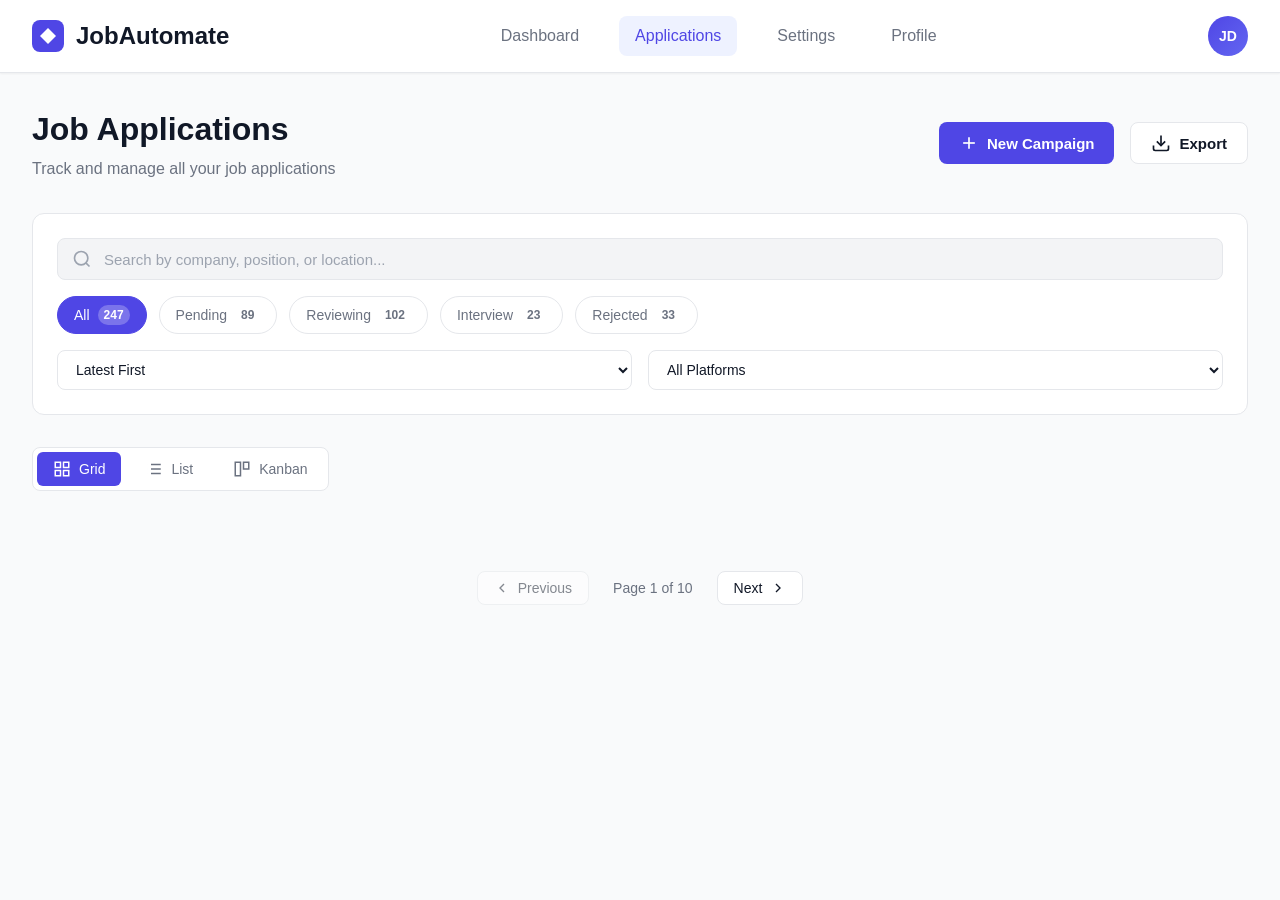
==== index.html @ b886a2c5 "." ====
<!DOCTYPE html>
<html lang="en">
<head>
    <meta charset="UTF-8">
    <meta name="viewport" content="width=device-width, initial-scale=1.0">
    <title>Applications - JobAutomate</title>
    <link rel="stylesheet" href="styles.css">
    <script src="applications.js" defer></script>
</head>
<body>
    <div class="container">
        <!-- Header -->
        <header class="header">
            <div class="logo">
                <svg width="32" height="32" viewBox="0 0 32 32" fill="none">
                    <rect width="32" height="32" rx="8" fill="#4F46E5"/>
                    <path d="M16 8L24 16L16 24L8 16L16 8Z" fill="white"/>
                </svg>
                <h1>JobAutomate</h1>
            </div>
            <nav class="nav">
                <a href="job-automation-ui.html" class="nav-link">Dashboard</a>
                <a href="applications.html" class="nav-link active">Applications</a>
                <a href="#settings" class="nav-link">Settings</a>
                <a href="#profile" class="nav-link">Profile</a>
            </nav>
            <button class="btn-profile">
                <span class="avatar">JD</span>
            </button>
        </header>

        <!-- Main Content -->
        <main class="main-content">
            <!-- Page Header -->
            <div class="page-header">
                <div>
                    <h1 class="page-title">Job Applications</h1>
                    <p class="page-subtitle">Track and manage all your job applications</p>
                </div>
                <div class="header-actions">
                    <button class="btn-primary" id="newCampaignBtn">
                        <svg width="20" height="20" viewBox="0 0 24 24" fill="none" stroke="currentColor" stroke-width="2">
                            <line x1="12" y1="5" x2="12" y2="19"/>
                            <line x1="5" y1="12" x2="19" y2="12"/>
                        </svg>
                        <span href="campaignpopup.html">New Campaign</span>
                    </button>
                    <button class="btn-secondary" id="exportBtn">
                        <svg width="20" height="20" viewBox="0 0 24 24" fill="none" stroke="currentColor" stroke-width="2">
                            <path d="M21 15v4a2 2 0 0 1-2 2H5a2 2 0 0 1-2-2v-4"/>
                            <polyline points="7 10 12 15 17 10"/>
                            <line x1="12" y1="15" x2="12" y2="3"/>
                        </svg>
                        <span>Export</span>
                    </button>
                </div>
            </div>

            <!-- Filters and Search -->
            <div class="filters-section">
                <div class="search-bar">
                    <svg width="20" height="20" viewBox="0 0 24 24" fill="none" stroke="currentColor" stroke-width="2">
                        <circle cx="11" cy="11" r="8"/>
                        <path d="m21 21-4.35-4.35"/>
                    </svg>
                    <input 
                        type="text" 
                        id="searchInput" 
                        placeholder="Search by company, position, or location..."
                    >
                </div>

                <div class="filter-pills">
                    <button class="filter-pill active" data-status="all">
                        All <span class="pill-count">247</span>
                    </button>
                    <button class="filter-pill" data-status="pending">
                        Pending <span class="pill-count">89</span>
                    </button>
                    <button class="filter-pill" data-status="reviewing">
                        Reviewing <span class="pill-count">102</span>
                    </button>
                    <button class="filter-pill" data-status="interview">
                        Interview <span class="pill-count">23</span>
                    </button>
                    <button class="filter-pill" data-status="rejected">
                        Rejected <span class="pill-count">33</span>
                    </button>
                </div>

                <div class="filter-controls">
                    <select id="sortSelect" class="filter-select">
                        <option value="date-desc">Latest First</option>
                        <option value="date-asc">Oldest First</option>
                        <option value="company-asc">Company A-Z</option>
                        <option value="company-desc">Company Z-A</option>
                    </select>

                    <select id="platformFilter" class="filter-select">
                        <option value="all">All Platforms</option>
                        <option value="greenhouse">Greenhouse</option>
                        <option value="linkedin">LinkedIn</option>
                        <option value="indeed">Indeed</option>
                        <option value="workday">Workday</option>
                    </select>
                </div>
            </div>

            <!-- View Toggle -->
            <div class="view-toggle">
                <button class="view-btn active" data-view="grid">
                    <svg width="18" height="18" viewBox="0 0 24 24" fill="none" stroke="currentColor" stroke-width="2">
                        <rect x="3" y="3" width="7" height="7"/>
                        <rect x="14" y="3" width="7" height="7"/>
                        <rect x="14" y="14" width="7" height="7"/>
                        <rect x="3" y="14" width="7" height="7"/>
                    </svg>
                    Grid
                </button>
                <button class="view-btn" data-view="list">
                    <svg width="18" height="18" viewBox="0 0 24 24" fill="none" stroke="currentColor" stroke-width="2">
                        <line x1="8" y1="6" x2="21" y2="6"/>
                        <line x1="8" y1="12" x2="21" y2="12"/>
                        <line x1="8" y1="18" x2="21" y2="18"/>
                        <line x1="3" y1="6" x2="3.01" y2="6"/>
                        <line x1="3" y1="12" x2="3.01" y2="12"/>
                        <line x1="3" y1="18" x2="3.01" y2="18"/>
                    </svg>
                    List
                </button>
                <button class="view-btn" data-view="kanban">
                    <svg width="18" height="18" viewBox="0 0 24 24" fill="none" stroke="currentColor" stroke-width="2">
                        <rect x="3" y="3" width="7" height="18"/>
                        <rect x="14" y="3" width="7" height="9"/>
                    </svg>
                    Kanban
                </button>
            </div>

            <!-- Applications Container -->
            <div id="applicationsContainer" class="applications-grid">
                <!-- Grid View Applications will be inserted here by JavaScript -->
            </div>

            <!-- Kanban View (hidden by default) -->
            <div id="kanbanView" class="kanban-view" style="display: none;">
                <div class="kanban-column">
                    <div class="kanban-header">
                        <h3>Pending</h3>
                        <span class="kanban-count">89</span>
                    </div>
                    <div class="kanban-cards" data-status="pending">
                        <!-- Cards will be inserted here -->
                    </div>
                </div>

                <div class="kanban-column">
                    <div class="kanban-header">
                        <h3>Reviewing</h3>
                        <span class="kanban-count">102</span>
                    </div>
                    <div class="kanban-cards" data-status="reviewing">
                        <!-- Cards will be inserted here -->
                    </div>
                </div>

                <div class="kanban-column">
                    <div class="kanban-header">
                        <h3>Interview</h3>
                        <span class="kanban-count">23</span>
                    </div>
                    <div class="kanban-cards" data-status="interview">
                        <!-- Cards will be inserted here -->
                    </div>
                </div>

                <div class="kanban-column">
                    <div class="kanban-header">
                        <h3>Rejected</h3>
                        <span class="kanban-count">33</span>
                    </div>
                    <div class="kanban-cards" data-status="rejected">
                        <!-- Cards will be inserted here -->
                    </div>
                </div>
            </div>

            <!-- Pagination -->
            <div class="pagination">
                <button class="pagination-btn" id="prevBtn" disabled>
                    <svg width="16" height="16" viewBox="0 0 24 24" fill="none" stroke="currentColor" stroke-width="2">
                        <polyline points="15 18 9 12 15 6"/>
                    </svg>
                    Previous
                </button>
                <div class="pagination-info">
                    Page <span id="currentPage">1</span> of <span id="totalPages">10</span>
                </div>
                <button class="pagination-btn" id="nextBtn">
                    Next
                    <svg width="16" height="16" viewBox="0 0 24 24" fill="none" stroke="currentColor" stroke-width="2">
                        <polyline points="9 18 15 12 9 6"/>
                    </svg>
                </button>
            </div>
        </main>
    </div>

    <!-- New Campaign Modal -->
    <div id="campaignModal" class="modal">
        <div class="modal-content">
            <div class="modal-header">
                <h2>Create New Campaign</h2>
                <button class="modal-close" id="closeCampaignModal">&times;</button>
            </div>
            <form id="campaignForm" class="modal-body">
                <div class="form-group">
                    <label for="campaignName">Campaign Name *</label>
                    <input 
                        type="text" 
                        id="campaignName" 
                        name="campaignName" 
                        placeholder="e.g., Frontend Developer Positions"
                        required
                    >
                </div>

                <div class="form-group">
                    <label for="jobTitle">Job Title *</label>
                    <input 
                        type="text" 
                        id="jobTitle" 
                        name="jobTitle" 
                        placeholder="e.g., Frontend Developer, Full Stack Engineer"
                        required
                    >
                </div>

                <div class="form-group">
                    <label for="location">Location</label>
                    <input 
                        type="text" 
                        id="location" 
                        name="location" 
                        placeholder="e.g., Remote, San Francisco, CA"
                    >
                </div>

                <div class="form-group">
                    <label>Platforms *</label>
                    <div class="checkbox-group">
                        <label class="checkbox-label">
                            <input type="checkbox" name="platforms" value="Greenhouse" checked>
                            <span>Greenhouse</span>
                        </label>
                        <label class="checkbox-label">
                            <input type="checkbox" name="platforms" value="LinkedIn">
                            <span>LinkedIn</span>
                        </label>
                        <label class="checkbox-label">
                            <input type="checkbox" name="platforms" value="Indeed">
                            <span>Indeed</span>
                        </label>
                        <label class="checkbox-label">
                            <input type="checkbox" name="platforms" value="Workday">
                            <span>Workday</span>
                        </label>
                    </div>
                </div>

                <div class="form-row">
                    <div class="form-group">
                        <label for="minSalary">Min Salary</label>
                        <input 
                            type="number" 
                            id="minSalary" 
                            name="minSalary" 
                            placeholder="e.g., 80000"
                        >
                    </div>

                    <div class="form-group">
                        <label for="maxSalary">Max Salary</label>
                        <input 
                            type="number" 
                            id="maxSalary" 
                            name="maxSalary" 
                            placeholder="e.g., 150000"
                        >
                    </div>
                </div>

                <div class="form-group">
                    <label for="keywords">Keywords (comma separated)</label>
                    <input 
                        type="text" 
                        id="keywords" 
                        name="keywords" 
                        placeholder="e.g., React, JavaScript, TypeScript"
                    >
                </div>

                <div class="form-group">
                    <label>Employment Type</label>
                    <div class="checkbox-group">
                        <label class="checkbox-label">
                            <input type="checkbox" name="employmentType" value="Full-time" checked>
                            <span>Full-time</span>
                        </label>
                        <label class="checkbox-label">
                            <input type="checkbox" name="employmentType" value="Part-time">
                            <span>Part-time</span>
                        </label>
                        <label class="checkbox-label">
                            <input type="checkbox" name="employmentType" value="Contract">
                            <span>Contract</span>
                        </label>
                    </div>
                </div>

                <div class="form-group">
                    <label for="notes">Notes</label>
                    <textarea 
                        id="notes" 
                        name="notes" 
                        rows="3" 
                        placeholder="Any additional information or preferences..."
                    ></textarea>
                </div>

                <div class="modal-footer">
                    <button type="button" class="btn-secondary" id="cancelCampaignBtn">Cancel</button>
                    <button type="submit" class="btn-primary">Create Campaign</button>
                </div>
            </form>
        </div>
    </div>

    <!-- Application Details Modal -->
    <div id="appDetailsModal" class="modal">
        <div class="modal-content modal-large">
            <div class="modal-header">
                <h2 id="modalJobTitle">Senior Frontend Developer</h2>
                <button class="modal-close" id="closeDetailsModal">&times;</button>
            </div>
            <div class="modal-body">
                <div class="app-details-grid">
                    <div class="app-detail-section">
                        <h3>Company Information</h3>
                        <div class="detail-item">
                            <span class="detail-label">Company:</span>
                            <span class="detail-value" id="modalCompany">Google</span>
                        </div>
                        <div class="detail-item">
                            <span class="detail-label">Location:</span>
                            <span class="detail-value" id="modalLocation">Mountain View, CA</span>
                        </div>
                        <div class="detail-item">
                            <span class="detail-label">Platform:</span>
                            <span class="detail-value" id="modalPlatform">Greenhouse</span>
                        </div>
                    </div>

                    <div class="app-detail-section">
                        <h3>Application Status</h3>
                        <div class="detail-item">
                            <span class="detail-label">Status:</span>
                            <span class="status-badge" id="modalStatus">Pending</span>
                        </div>
                        <div class="detail-item">
                            <span class="detail-label">Applied Date:</span>
                            <span class="detail-value" id="modalDate">Feb 7, 2026</span>
                        </div>
                        <div class="detail-item">
                            <span class="detail-label">Campaign:</span>
                            <span class="detail-value" id="modalCampaign">Frontend Positions</span>
                        </div>
                    </div>

                    <div class="app-detail-section full-width">
                        <h3>Job Details</h3>
                        <div class="detail-item">
                            <span class="detail-label">Job URL:</span>
                            <a href="#" class="detail-link" id="modalJobUrl" target="_blank">View Job Posting →</a>
                        </div>
                        <div class="detail-item">
                            <span class="detail-label">Salary Range:</span>
                            <span class="detail-value" id="modalSalary">$120,000 - $180,000</span>
                        </div>
                    </div>

                    <div class="app-detail-section full-width">
                        <h3>Notes</h3>
                        <textarea id="modalNotes" class="notes-textarea" placeholder="Add notes about this application..."></textarea>
                    </div>
                </div>

                <div class="modal-footer">
                    <button class="btn-danger">Delete Application</button>
                    <div>
                        <button type="button" class="btn-secondary" id="closeDetailsBtn">Close</button>
                        <button type="button" class="btn-primary" id="saveNotesBtn">Save Notes</button>
                    </div>
                </div>
            </div>
        </div>
    </div>
</body>
</html>
---- styles.css ----
/* ========================================
   Reset and Base Styles
   ======================================== */

* {
    margin: 0;
    padding: 0;
    box-sizing: border-box;
}

:root {
    /* Colors */
    --primary: #4F46E5;
    --primary-dark: #4338CA;
    --primary-light: #6366F1;
    
    --secondary: #10B981;
    --warning: #F59E0B;
    --danger: #EF4444;
    --info: #3B82F6;
    
    --bg-primary: #F9FAFB;
    --bg-secondary: #FFFFFF;
    --bg-tertiary: #F3F4F6;
    
    --text-primary: #111827;
    --text-secondary: #6B7280;
    --text-tertiary: #9CA3AF;
    
    --border: #E5E7EB;
    --border-light: #F3F4F6;
    
    /* Shadows */
    --shadow-sm: 0 1px 2px 0 rgba(0, 0, 0, 0.05);
    --shadow: 0 1px 3px 0 rgba(0, 0, 0, 0.1), 0 1px 2px 0 rgba(0, 0, 0, 0.06);
    --shadow-md: 0 4px 6px -1px rgba(0, 0, 0, 0.1), 0 2px 4px -1px rgba(0, 0, 0, 0.06);
    --shadow-lg: 0 10px 15px -3px rgba(0, 0, 0, 0.1), 0 4px 6px -2px rgba(0, 0, 0, 0.05);
    --shadow-xl: 0 20px 25px -5px rgba(0, 0, 0, 0.1), 0 10px 10px -5px rgba(0, 0, 0, 0.04);
    
    /* Spacing */
    --spacing-xs: 0.5rem;
    --spacing-sm: 0.75rem;
    --spacing-md: 1rem;
    --spacing-lg: 1.5rem;
    --spacing-xl: 2rem;
    --spacing-2xl: 3rem;
    
    /* Border Radius */
    --radius-sm: 0.375rem;
    --radius-md: 0.5rem;
    --radius-lg: 0.75rem;
    --radius-xl: 1rem;
    
    /* Typography */
    --font-sans: -apple-system, BlinkMacSystemFont, 'Segoe UI', Roboto, 'Helvetica Neue', Arial, sans-serif;
}

body {
    font-family: var(--font-sans);
    background-color: var(--bg-primary);
    color: var(--text-primary);
    line-height: 1.5;
    -webkit-font-smoothing: antialiased;
    -moz-osx-font-smoothing: grayscale;
}

/* ========================================
   Container
   ======================================== */

.container {
    min-height: 100vh;
    max-width: 1400px;
    margin: 0 auto;
}

/* ========================================
   Header
   ======================================== */

.header {
    background: var(--bg-secondary);
    border-bottom: 1px solid var(--border);
    padding: var(--spacing-md) var(--spacing-xl);
    display: flex;
    align-items: center;
    justify-content: space-between;
    position: sticky;
    top: 0;
    z-index: 100;
    box-shadow: var(--shadow-sm);
}

.logo {
    display: flex;
    align-items: center;
    gap: var(--spacing-sm);
}

.logo h1 {
    font-size: 1.5rem;
    font-weight: 700;
    color: var(--text-primary);
}

.nav {
    display: flex;
    gap: var(--spacing-lg);
}

.nav-link {
    text-decoration: none;
    color: var(--text-secondary);
    font-weight: 500;
    padding: var(--spacing-xs) var(--spacing-md);
    border-radius: var(--radius-md);
    transition: all 0.2s ease;
}

.nav-link:hover {
    color: var(--text-primary);
    background: var(--bg-tertiary);
}

.nav-link.active {
    color: var(--primary);
    background: #EEF2FF;
}

.btn-profile {
    background: none;
    border: none;
    cursor: pointer;
    padding: 0;
}

.avatar {
    width: 40px;
    height: 40px;
    border-radius: 50%;
    background: linear-gradient(135deg, var(--primary) 0%, var(--primary-light) 100%);
    color: white;
    display: flex;
    align-items: center;
    justify-content: center;
    font-weight: 600;
    font-size: 0.875rem;
}

/* ========================================
   Main Content
   ======================================== */

.main-content {
    padding: var(--spacing-xl);
}

/* ========================================
   Stats Grid
   ======================================== */

.stats-grid {
    display: grid;
    grid-template-columns: repeat(auto-fit, minmax(250px, 1fr));
    gap: var(--spacing-lg);
    margin-bottom: var(--spacing-2xl);
}

.stat-card {
    background: var(--bg-secondary);
    border: 1px solid var(--border);
    border-radius: var(--radius-lg);
    padding: var(--spacing-lg);
    display: flex;
    gap: var(--spacing-md);
    transition: all 0.2s ease;
}

.stat-card:hover {
    box-shadow: var(--shadow-md);
    transform: translateY(-2px);
}

.stat-icon {
    width: 48px;
    height: 48px;
    border-radius: var(--radius-md);
    display: flex;
    align-items: center;
    justify-content: center;
    flex-shrink: 0;
}

.stat-icon.blue {
    background: #EFF6FF;
    color: #3B82F6;
}

.stat-icon.green {
    background: #ECFDF5;
    color: #10B981;
}

.stat-icon.yellow {
    background: #FFFBEB;
    color: #F59E0B;
}

.stat-icon.purple {
    background: #F5F3FF;
    color: #8B5CF6;
}

.stat-content {
    flex: 1;
}

.stat-label {
    font-size: 0.875rem;
    color: var(--text-secondary);
    margin-bottom: 0.25rem;
}

.stat-value {
    font-size: 2rem;
    font-weight: 700;
    color: var(--text-primary);
    line-height: 1.2;
    margin-bottom: 0.25rem;
}

.stat-change {
    font-size: 0.875rem;
    font-weight: 500;
}

.stat-change.positive {
    color: var(--secondary);
}

.stat-change.negative {
    color: var(--danger);
}

/* ========================================
   Quick Actions
   ======================================== */

.quick-actions {
    margin-bottom: var(--spacing-2xl);
}

.section-title {
    font-size: 1.25rem;
    font-weight: 700;
    color: var(--text-primary);
    margin-bottom: var(--spacing-lg);
}

.action-grid {
    display: grid;
    grid-template-columns: repeat(auto-fit, minmax(200px, 1fr));
    gap: var(--spacing-md);
}

.action-btn {
    display: flex;
    align-items: center;
    justify-content: center;
    gap: var(--spacing-sm);
    padding: var(--spacing-md) var(--spacing-lg);
    border: none;
    border-radius: var(--radius-md);
    font-size: 0.9375rem;
    font-weight: 600;
    cursor: pointer;
    transition: all 0.2s ease;
    font-family: var(--font-sans);
}

.action-btn.primary {
    background: var(--primary);
    color: white;
    box-shadow: var(--shadow);
}

.action-btn.primary:hover {
    background: var(--primary-dark);
    box-shadow: var(--shadow-md);
    transform: translateY(-1px);
}

.action-btn.secondary {
    background: var(--bg-secondary);
    color: var(--text-primary);
    border: 1px solid var(--border);
}

.action-btn.secondary:hover {
    background: var(--bg-tertiary);
    border-color: var(--text-tertiary);
}

/* ========================================
   Two Column Layout
   ======================================== */

.two-column {
    display: grid;
    grid-template-columns: 1fr 1fr;
    gap: var(--spacing-xl);
    margin-bottom: var(--spacing-2xl);
}

.section-header {
    display: flex;
    justify-content: space-between;
    align-items: center;
    margin-bottom: var(--spacing-lg);
}

.view-all {
    font-size: 0.875rem;
    color: var(--primary);
    text-decoration: none;
    font-weight: 500;
    transition: color 0.2s ease;
}

.view-all:hover {
    color: var(--primary-dark);
}

/* ========================================
   Applications Section
   ======================================== */

.applications-section {
    background: var(--bg-secondary);
    border: 1px solid var(--border);
    border-radius: var(--radius-lg);
    padding: var(--spacing-lg);
}

.applications-list {
    display: flex;
    flex-direction: column;
    gap: var(--spacing-md);
}

.application-item {
    display: flex;
    align-items: center;
    gap: var(--spacing-md);
    padding: var(--spacing-md);
    border: 1px solid var(--border-light);
    border-radius: var(--radius-md);
    transition: all 0.2s ease;
}

.application-item:hover {
    border-color: var(--border);
    box-shadow: var(--shadow-sm);
}

.company-logo {
    width: 48px;
    height: 48px;
    border-radius: var(--radius-md);
    display: flex;
    align-items: center;
    justify-content: center;
    color: white;
    font-weight: 700;
    font-size: 1.25rem;
    flex-shrink: 0;
}

.application-info {
    flex: 1;
}

.application-info h4 {
    font-size: 0.9375rem;
    font-weight: 600;
    color: var(--text-primary);
    margin-bottom: 0.25rem;
}

.application-info .company {
    font-size: 0.875rem;
    color: var(--text-secondary);
    margin-bottom: 0.125rem;
}

.application-info .date {
    font-size: 0.8125rem;
    color: var(--text-tertiary);
}

.status-badge {
    padding: 0.375rem 0.75rem;
    border-radius: 9999px;
    font-size: 0.8125rem;
    font-weight: 600;
    text-transform: capitalize;
}

.status-badge.pending {
    background: #FEF3C7;
    color: #92400E;
}

.status-badge.reviewing {
    background: #DBEAFE;
    color: #1E40AF;
}

.status-badge.interview {
    background: #D1FAE5;
    color: #065F46;
}

.status-badge.rejected {
    background: #FEE2E2;
    color: #991B1B;
}

/* ========================================
   Campaigns Section
   ======================================== */

.campaigns-section {
    background: var(--bg-secondary);
    border: 1px solid var(--border);
    border-radius: var(--radius-lg);
    padding: var(--spacing-lg);
}

.campaigns-list {
    display: flex;
    flex-direction: column;
    gap: var(--spacing-lg);
}

.campaign-card {
    padding: var(--spacing-lg);
    border: 1px solid var(--border-light);
    border-radius: var(--radius-md);
    transition: all 0.2s ease;
}

.campaign-card:hover {
    border-color: var(--border);
    box-shadow: var(--shadow-sm);
}

.campaign-header {
    display: flex;
    justify-content: space-between;
    align-items: center;
    margin-bottom: var(--spacing-md);
}

.campaign-header h4 {
    font-size: 1rem;
    font-weight: 600;
    color: var(--text-primary);
}

.campaign-status {
    padding: 0.25rem 0.625rem;
    border-radius: 9999px;
    font-size: 0.75rem;
    font-weight: 600;
    text-transform: uppercase;
    letter-spacing: 0.025em;
}

.campaign-status.active {
    background: #D1FAE5;
    color: #065F46;
}

.campaign-status.paused {
    background: #FEF3C7;
    color: #92400E;
}

.campaign-stats {
    display: grid;
    grid-template-columns: repeat(3, 1fr);
    gap: var(--spacing-md);
    margin-bottom: var(--spacing-md);
}

.campaign-stat {
    display: flex;
    flex-direction: column;
    align-items: center;
    padding: var(--spacing-sm);
}

.campaign-stat .stat-number {
    font-size: 1.5rem;
    font-weight: 700;
    color: var(--text-primary);
    line-height: 1;
    margin-bottom: 0.25rem;
}

.campaign-stat .stat-text {
    font-size: 0.75rem;
    color: var(--text-secondary);
    text-transform: uppercase;
    letter-spacing: 0.05em;
}

.campaign-progress {
    display: flex;
    flex-direction: column;
    gap: 0.5rem;
}

.progress-bar {
    height: 8px;
    background: var(--bg-tertiary);
    border-radius: 9999px;
    overflow: hidden;
}

.progress-fill {
    height: 100%;
    background: linear-gradient(90deg, var(--primary) 0%, var(--primary-light) 100%);
    border-radius: 9999px;
    transition: width 0.3s ease;
}

.progress-text {
    font-size: 0.8125rem;
    color: var(--text-secondary);
    text-align: right;
}

/* ========================================
   Responsive Design
   ======================================== */

@media (max-width: 1024px) {
    .two-column {
        grid-template-columns: 1fr;
    }
    
    .header {
        flex-wrap: wrap;
        gap: var(--spacing-md);
    }
    
    .nav {
        order: 3;
        width: 100%;
        justify-content: center;
    }
}

@media (max-width: 768px) {
    .main-content {
        padding: var(--spacing-md);
    }
    
    .stats-grid {
        grid-template-columns: 1fr;
    }
    
    .action-grid {
        grid-template-columns: 1fr;
    }
    
    .nav {
        flex-direction: column;
        gap: var(--spacing-xs);
    }
    
    .campaign-stats {
        grid-template-columns: 1fr;
    }
}

@media (max-width: 640px) {
    .header {
        padding: var(--spacing-md);
    }
    
    .logo h1 {
        font-size: 1.25rem;
    }
    
    .stat-value {
        font-size: 1.5rem;
    }
    
    .application-item {
        flex-direction: column;
        align-items: flex-start;
    }
    
    .status-badge {
        align-self: flex-start;
    }
}

/* ========================================
   Modal Styles
   ======================================== */

.modal {
    display: none;
    position: fixed;
    top: 0;
    left: 0;
    width: 100%;
    height: 100%;
    background: rgba(0, 0, 0, 0.5);
    backdrop-filter: blur(4px);
    z-index: 1000;
    overflow-y: auto;
    padding: var(--spacing-xl);
    animation: fadeIn 0.2s ease;
}

.modal.active {
    display: flex;
    align-items: center;
    justify-content: center;
}

.modal-content {
    background: var(--bg-secondary);
    border-radius: var(--radius-xl);
    max-width: 600px;
    width: 100%;
    box-shadow: var(--shadow-xl);
    animation: slideUp 0.3s ease;
}

.modal-header {
    display: flex;
    justify-content: space-between;
    align-items: center;
    padding: var(--spacing-xl);
    border-bottom: 1px solid var(--border);
}

.modal-header h2 {
    font-size: 1.5rem;
    font-weight: 700;
    color: var(--text-primary);
}

.modal-close {
    background: none;
    border: none;
    font-size: 2rem;
    color: var(--text-tertiary);
    cursor: pointer;
    padding: 0;
    width: 32px;
    height: 32px;
    display: flex;
    align-items: center;
    justify-content: center;
    border-radius: var(--radius-md);
    transition: all 0.2s ease;
}

.modal-close:hover {
    background: var(--bg-tertiary);
    color: var(--text-primary);
}

.modal-body {
    padding: var(--spacing-xl);
}

.modal-footer {
    display: flex;
    gap: var(--spacing-md);
    justify-content: flex-end;
    padding-top: var(--spacing-lg);
    margin-top: var(--spacing-lg);
    border-top: 1px solid var(--border-light);
}

/* ========================================
   Form Styles
   ======================================== */

.form-group {
    margin-bottom: var(--spacing-lg);
}

.form-group label {
    display: block;
    font-size: 0.875rem;
    font-weight: 600;
    color: var(--text-primary);
    margin-bottom: var(--spacing-xs);
}

.form-group input[type="text"],
.form-group input[type="number"],
.form-group textarea {
    width: 100%;
    padding: 0.625rem 0.875rem;
    border: 1px solid var(--border);
    border-radius: var(--radius-md);
    font-size: 0.9375rem;
    font-family: var(--font-sans);
    color: var(--text-primary);
    background: var(--bg-secondary);
    transition: all 0.2s ease;
}

.form-group input:focus,
.form-group textarea:focus {
    outline: none;
    border-color: var(--primary);
    box-shadow: 0 0 0 3px rgba(79, 70, 229, 0.1);
}

.form-group input::placeholder,
.form-group textarea::placeholder {
    color: var(--text-tertiary);
}

.form-group textarea {
    resize: vertical;
}

.form-row {
    display: grid;
    grid-template-columns: 1fr 1fr;
    gap: var(--spacing-md);
}

.checkbox-group {
    display: flex;
    flex-wrap: wrap;
    gap: var(--spacing-md);
}

.checkbox-label {
    display: flex;
    align-items: center;
    gap: var(--spacing-xs);
    cursor: pointer;
    user-select: none;
}

.checkbox-label input[type="checkbox"] {
    width: 18px;
    height: 18px;
    cursor: pointer;
    accent-color: var(--primary);
}

.checkbox-label span {
    font-size: 0.9375rem;
    color: var(--text-secondary);
}

.checkbox-label input:checked + span {
    color: var(--text-primary);
    font-weight: 500;
}

/* Button styles for modal */
.modal-footer .btn-primary,
.modal-footer .btn-secondary {
    padding: 0.625rem 1.25rem;
    border-radius: var(--radius-md);
    font-size: 0.9375rem;
    font-weight: 600;
    cursor: pointer;
    transition: all 0.2s ease;
    border: none;
    font-family: var(--font-sans);
}

.modal-footer .btn-primary {
    background: var(--primary);
    color: white;
}

.modal-footer .btn-primary:hover {
    background: var(--primary-dark);
}

.modal-footer .btn-primary:disabled {
    background: var(--text-tertiary);
    cursor: not-allowed;
}

.modal-footer .btn-secondary {
    background: transparent;
    color: var(--text-secondary);
    border: 1px solid var(--border);
}

.modal-footer .btn-secondary:hover {
    background: var(--bg-tertiary);
    color: var(--text-primary);
}

/* ========================================
   Animations
   ======================================== */

@keyframes fadeIn {
    from {
        opacity: 0;
    }
    to {
        opacity: 1;
    }
}

@keyframes slideUp {
    from {
        transform: translateY(30px);
        opacity: 0;
    }
    to {
        transform: translateY(0);
        opacity: 1;
    }
}

/* ========================================
   Responsive Modal
   ======================================== */

@media (max-width: 640px) {
    .modal {
        padding: var(--spacing-md);
    }
    
    .modal-content {
        max-width: 100%;
    }
    
    .modal-header,
    .modal-body {
        padding: var(--spacing-md);
    }
    
    .form-row {
        grid-template-columns: 1fr;
    }
    
    .modal-footer {
        flex-direction: column-reverse;
    }
    
    .modal-footer .btn-primary,
    .modal-footer .btn-secondary {
        width: 100%;
    }
}
/* ========================================
   Applications Page Specific Styles
   ======================================== */

/* Hide modal by default - IMPORTANT FIX */
#appDetailsModal,
#campaignModal {
    display: none !important;
}

#appDetailsModal.active,
#campaignModal.active {
    display: flex !important;
}

.header-actions {
    display: flex;
    gap: var(--spacing-md);
}

/* General Button Styles */
.btn-primary {
    display: flex;
    align-items: center;
    gap: var(--spacing-xs);
    padding: 0.625rem 1.25rem;
    border: none;
    background: var(--primary);
    color: white;
    border-radius: var(--radius-md);
    font-size: 0.9375rem;
    font-weight: 600;
    cursor: pointer;
    transition: all 0.2s ease;
    font-family: var(--font-sans);
}

.btn-primary:hover {
    background: var(--primary-dark);
    box-shadow: var(--shadow-md);
}

.btn-primary:disabled {
    background: var(--text-tertiary);
    cursor: not-allowed;
}

.btn-secondary {
    display: flex;
    align-items: center;
    gap: var(--spacing-xs);
    padding: 0.625rem 1.25rem;
    border: 1px solid var(--border);
    background: var(--bg-secondary);
    border-radius: var(--radius-md);
    font-size: 0.9375rem;
    font-weight: 600;
    color: var(--text-primary);
    cursor: pointer;
    transition: all 0.2s ease;
    font-family: var(--font-sans);
}

.btn-secondary:hover {
    background: var(--bg-tertiary);
    border-color: var(--text-tertiary);
}

.page-header {
    display: flex;
    justify-content: space-between;
    align-items: center;
    margin-bottom: var(--spacing-xl);
}

.page-title {
    font-size: 2rem;
    font-weight: 700;
    color: var(--text-primary);
    margin-bottom: 0.25rem;
}

.page-subtitle {
    font-size: 1rem;
    color: var(--text-secondary);
}

/* ========================================
   Filters Section
   ======================================== */

.filters-section {
    background: var(--bg-secondary);
    border: 1px solid var(--border);
    border-radius: var(--radius-lg);
    padding: var(--spacing-lg);
    margin-bottom: var(--spacing-xl);
}

.search-bar {
    display: flex;
    align-items: center;
    gap: var(--spacing-sm);
    background: var(--bg-tertiary);
    border: 1px solid var(--border);
    border-radius: var(--radius-md);
    padding: 0.625rem 0.875rem;
    margin-bottom: var(--spacing-md);
}

.search-bar svg {
    color: var(--text-tertiary);
    flex-shrink: 0;
}

.search-bar input {
    flex: 1;
    border: none;
    background: transparent;
    font-size: 0.9375rem;
    color: var(--text-primary);
    outline: none;
}

.search-bar input::placeholder {
    color: var(--text-tertiary);
}

.filter-pills {
    display: flex;
    gap: var(--spacing-sm);
    margin-bottom: var(--spacing-md);
    flex-wrap: wrap;
}

.filter-pill {
    display: flex;
    align-items: center;
    gap: var(--spacing-xs);
    padding: 0.5rem 1rem;
    border: 1px solid var(--border);
    background: transparent;
    border-radius: 9999px;
    font-size: 0.875rem;
    font-weight: 500;
    color: var(--text-secondary);
    cursor: pointer;
    transition: all 0.2s ease;
}

.filter-pill:hover {
    border-color: var(--primary-light);
    color: var(--text-primary);
}

.filter-pill.active {
    background: var(--primary);
    border-color: var(--primary);
    color: white;
}

.pill-count {
    display: inline-flex;
    align-items: center;
    justify-content: center;
    min-width: 20px;
    height: 20px;
    padding: 0 0.375rem;
    background: rgba(255, 255, 255, 0.2);
    border-radius: 9999px;
    font-size: 0.75rem;
    font-weight: 600;
}

.filter-pill.active .pill-count {
    background: rgba(255, 255, 255, 0.25);
}

.filter-controls {
    display: flex;
    gap: var(--spacing-md);
}

.filter-select {
    flex: 1;
    padding: 0.625rem 0.875rem;
    border: 1px solid var(--border);
    border-radius: var(--radius-md);
    background: var(--bg-secondary);
    font-size: 0.875rem;
    color: var(--text-primary);
    cursor: pointer;
    transition: all 0.2s ease;
}

.filter-select:focus {
    outline: none;
    border-color: var(--primary);
}

/* ========================================
   View Toggle
   ======================================== */

.view-toggle {
    display: flex;
    gap: var(--spacing-xs);
    margin-bottom: var(--spacing-lg);
    background: var(--bg-secondary);
    padding: 0.25rem;
    border-radius: var(--radius-md);
    width: fit-content;
    border: 1px solid var(--border);
}

.view-btn {
    display: flex;
    align-items: center;
    gap: var(--spacing-xs);
    padding: 0.5rem 1rem;
    border: none;
    background: transparent;
    border-radius: var(--radius-sm);
    font-size: 0.875rem;
    font-weight: 500;
    color: var(--text-secondary);
    cursor: pointer;
    transition: all 0.2s ease;
}

.view-btn:hover {
    color: var(--text-primary);
    background: var(--bg-tertiary);
}

.view-btn.active {
    background: var(--primary);
    color: white;
}

.view-btn svg {
    stroke-width: 2;
}

/* ========================================
   Grid View
   ======================================== */

.applications-grid {
    display: grid;
    grid-template-columns: repeat(auto-fill, minmax(350px, 1fr));
    gap: var(--spacing-lg);
    margin-bottom: var(--spacing-xl);
}

.app-card {
    background: var(--bg-secondary);
    border: 1px solid var(--border);
    border-radius: var(--radius-lg);
    padding: var(--spacing-lg);
    transition: all 0.2s ease;
    cursor: pointer;
}

.app-card:hover {
    border-color: var(--primary-light);
    box-shadow: var(--shadow-md);
    transform: translateY(-2px);
}

.app-card-header {
    display: flex;
    align-items: flex-start;
    gap: var(--spacing-md);
    margin-bottom: var(--spacing-md);
}

.app-card-logo {
    width: 56px;
    height: 56px;
    border-radius: var(--radius-md);
    display: flex;
    align-items: center;
    justify-content: center;
    color: white;
    font-weight: 700;
    font-size: 1.5rem;
    flex-shrink: 0;
}

.app-card-info {
    flex: 1;
    min-width: 0;
}

.app-card-title {
    font-size: 1.125rem;
    font-weight: 600;
    color: var(--text-primary);
    margin-bottom: 0.25rem;
    overflow: hidden;
    text-overflow: ellipsis;
    white-space: nowrap;
}

.app-card-company {
    font-size: 0.875rem;
    color: var(--text-secondary);
    margin-bottom: 0.125rem;
}

.app-card-location {
    font-size: 0.8125rem;
    color: var(--text-tertiary);
    display: flex;
    align-items: center;
    gap: 0.25rem;
}

.app-card-meta {
    display: flex;
    justify-content: space-between;
    align-items: center;
    padding-top: var(--spacing-md);
    border-top: 1px solid var(--border-light);
}

.app-card-date {
    font-size: 0.8125rem;
    color: var(--text-tertiary);
}

.app-card-platform {
    font-size: 0.75rem;
    padding: 0.25rem 0.5rem;
    background: var(--bg-tertiary);
    color: var(--text-secondary);
    border-radius: var(--radius-sm);
    font-weight: 500;
}

/* ========================================
   List View
   ======================================== */

.applications-list {
    background: var(--bg-secondary);
    border: 1px solid var(--border);
    border-radius: var(--radius-lg);
    overflow: hidden;
}

.app-list-item {
    display: grid;
    grid-template-columns: 1fr 200px 180px 150px 120px;
    gap: var(--spacing-md);
    padding: var(--spacing-md) var(--spacing-lg);
    border-bottom: 1px solid var(--border-light);
    align-items: center;
    transition: all 0.2s ease;
    cursor: pointer;
}

.app-list-item:hover {
    background: var(--bg-tertiary);
}

.app-list-item:last-child {
    border-bottom: none;
}

.app-list-job {
    display: flex;
    align-items: center;
    gap: var(--spacing-sm);
}

.app-list-logo {
    width: 40px;
    height: 40px;
    border-radius: var(--radius-sm);
    display: flex;
    align-items: center;
    justify-content: center;
    color: white;
    font-weight: 700;
    font-size: 1rem;
    flex-shrink: 0;
}

.app-list-title {
    font-size: 0.9375rem;
    font-weight: 600;
    color: var(--text-primary);
}

.app-list-company {
    font-size: 0.8125rem;
    color: var(--text-secondary);
}

.app-list-location,
.app-list-date {
    font-size: 0.875rem;
    color: var(--text-secondary);
}

/* ========================================
   Kanban View
   ======================================== */

.kanban-view {
    display: grid;
    grid-template-columns: repeat(4, 1fr);
    gap: var(--spacing-lg);
    margin-bottom: var(--spacing-xl);
}

.kanban-column {
    background: var(--bg-tertiary);
    border-radius: var(--radius-lg);
    padding: var(--spacing-md);
    min-height: 600px;
}

.kanban-header {
    display: flex;
    justify-content: space-between;
    align-items: center;
    margin-bottom: var(--spacing-md);
    padding: var(--spacing-sm);
}

.kanban-header h3 {
    font-size: 1rem;
    font-weight: 600;
    color: var(--text-primary);
}

.kanban-count {
    display: flex;
    align-items: center;
    justify-content: center;
    min-width: 24px;
    height: 24px;
    padding: 0 0.5rem;
    background: var(--bg-secondary);
    border-radius: 9999px;
    font-size: 0.8125rem;
    font-weight: 600;
    color: var(--text-secondary);
}

.kanban-cards {
    display: flex;
    flex-direction: column;
    gap: var(--spacing-sm);
}

.kanban-card {
    background: var(--bg-secondary);
    border: 1px solid var(--border);
    border-radius: var(--radius-md);
    padding: var(--spacing-md);
    cursor: pointer;
    transition: all 0.2s ease;
}

.kanban-card:hover {
    border-color: var(--primary-light);
    box-shadow: var(--shadow-sm);
}

.kanban-card-title {
    font-size: 0.9375rem;
    font-weight: 600;
    color: var(--text-primary);
    margin-bottom: 0.25rem;
}

.kanban-card-company {
    font-size: 0.8125rem;
    color: var(--text-secondary);
    margin-bottom: var(--spacing-xs);
}

.kanban-card-date {
    font-size: 0.75rem;
    color: var(--text-tertiary);
}

/* ========================================
   Pagination
   ======================================== */

.pagination {
    display: flex;
    justify-content: center;
    align-items: center;
    gap: var(--spacing-lg);
    padding: var(--spacing-lg);
}

.pagination-btn {
    display: flex;
    align-items: center;
    gap: var(--spacing-xs);
    padding: 0.5rem 1rem;
    border: 1px solid var(--border);
    background: var(--bg-secondary);
    border-radius: var(--radius-md);
    font-size: 0.875rem;
    font-weight: 500;
    color: var(--text-primary);
    cursor: pointer;
    transition: all 0.2s ease;
}

.pagination-btn:hover:not(:disabled) {
    border-color: var(--primary);
    color: var(--primary);
}

.pagination-btn:disabled {
    opacity: 0.5;
    cursor: not-allowed;
}

.pagination-info {
    font-size: 0.875rem;
    color: var(--text-secondary);
}

/* ========================================
   Application Details Modal
   ======================================== */

.modal-large {
    max-width: 800px;
}

.app-details-grid {
    display: grid;
    grid-template-columns: 1fr 1fr;
    gap: var(--spacing-xl);
}

.app-detail-section {
    display: flex;
    flex-direction: column;
    gap: var(--spacing-md);
}

.app-detail-section.full-width {
    grid-column: 1 / -1;
}

.app-detail-section h3 {
    font-size: 1rem;
    font-weight: 600;
    color: var(--text-primary);
    margin-bottom: var(--spacing-xs);
    padding-bottom: var(--spacing-xs);
    border-bottom: 1px solid var(--border-light);
}

.detail-item {
    display: flex;
    justify-content: space-between;
    align-items: center;
    gap: var(--spacing-md);
}

.detail-label {
    font-size: 0.875rem;
    color: var(--text-secondary);
    font-weight: 500;
}

.detail-value {
    font-size: 0.875rem;
    color: var(--text-primary);
    text-align: right;
}

.detail-link {
    font-size: 0.875rem;
    color: var(--primary);
    text-decoration: none;
    font-weight: 500;
}

.detail-link:hover {
    text-decoration: underline;
}

.notes-textarea {
    width: 100%;
    min-height: 100px;
    padding: 0.75rem;
    border: 1px solid var(--border);
    border-radius: var(--radius-md);
    font-family: var(--font-sans);
    font-size: 0.875rem;
    color: var(--text-primary);
    resize: vertical;
}

.notes-textarea:focus {
    outline: none;
    border-color: var(--primary);
}

.modal-footer .btn-danger {
    background: var(--danger);
    color: white;
    padding: 0.625rem 1.25rem;
    border: none;
    border-radius: var(--radius-md);
    font-size: 0.9375rem;
    font-weight: 600;
    cursor: pointer;
    transition: all 0.2s ease;
}

.modal-footer .btn-danger:hover {
    background: #DC2626;
}

.modal-footer > div {
    display: flex;
    gap: var(--spacing-md);
}

/* ========================================
   Responsive Design
   ======================================== */

@media (max-width: 1200px) {
    .kanban-view {
        grid-template-columns: repeat(2, 1fr);
    }
    
    .app-list-item {
        grid-template-columns: 1fr 150px 120px;
    }
    
    .app-list-item > *:nth-child(3),
    .app-list-item > *:nth-child(4) {
        display: none;
    }
}

@media (max-width: 768px) {
    .page-header {
        flex-direction: column;
        align-items: flex-start;
        gap: var(--spacing-md);
    }
    
    .applications-grid {
        grid-template-columns: 1fr;
    }
    
    .kanban-view {
        grid-template-columns: 1fr;
    }
    
    .filter-controls {
        flex-direction: column;
    }
    
    .app-details-grid {
        grid-template-columns: 1fr;
    }
    
    .app-list-item {
        grid-template-columns: 1fr auto;
    }
    
    .app-list-item > *:nth-child(2),
    .app-list-item > *:nth-child(3),
    .app-list-item > *:nth-child(4) {
        display: none;
    }
}
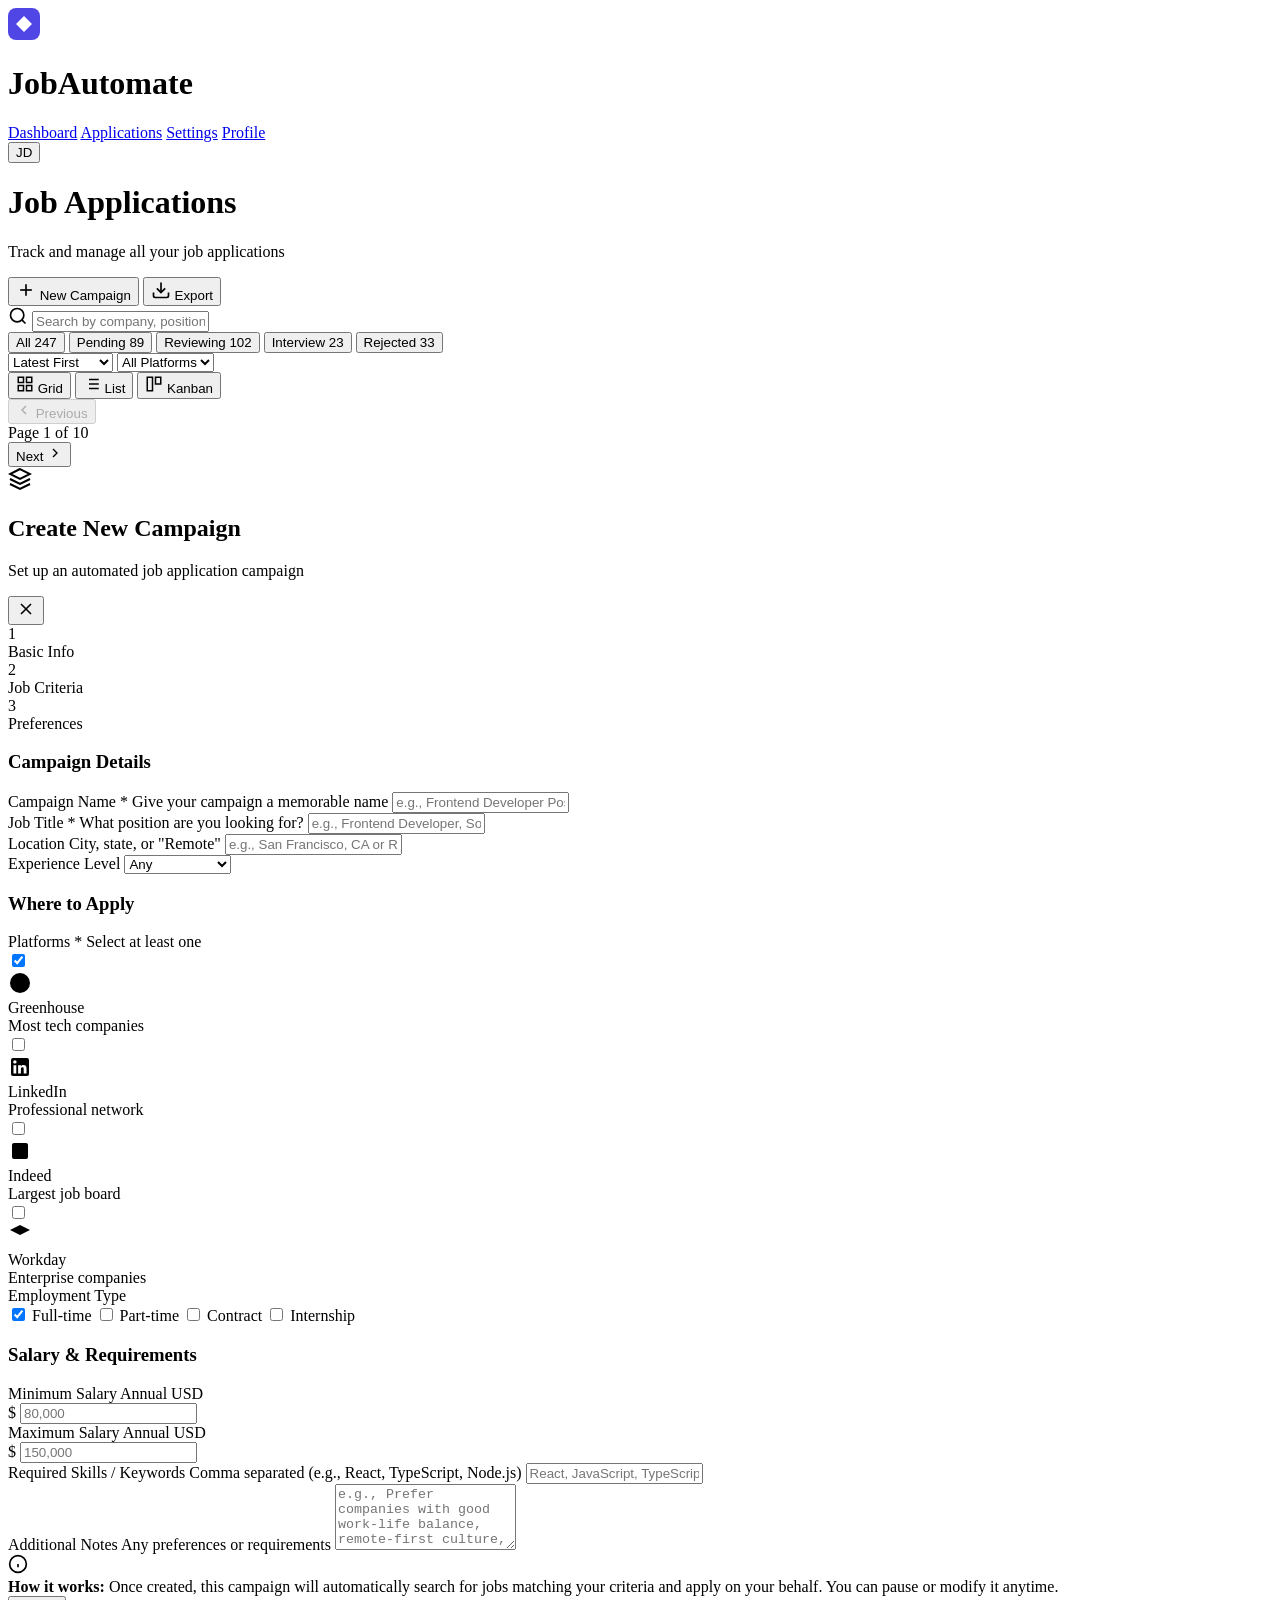
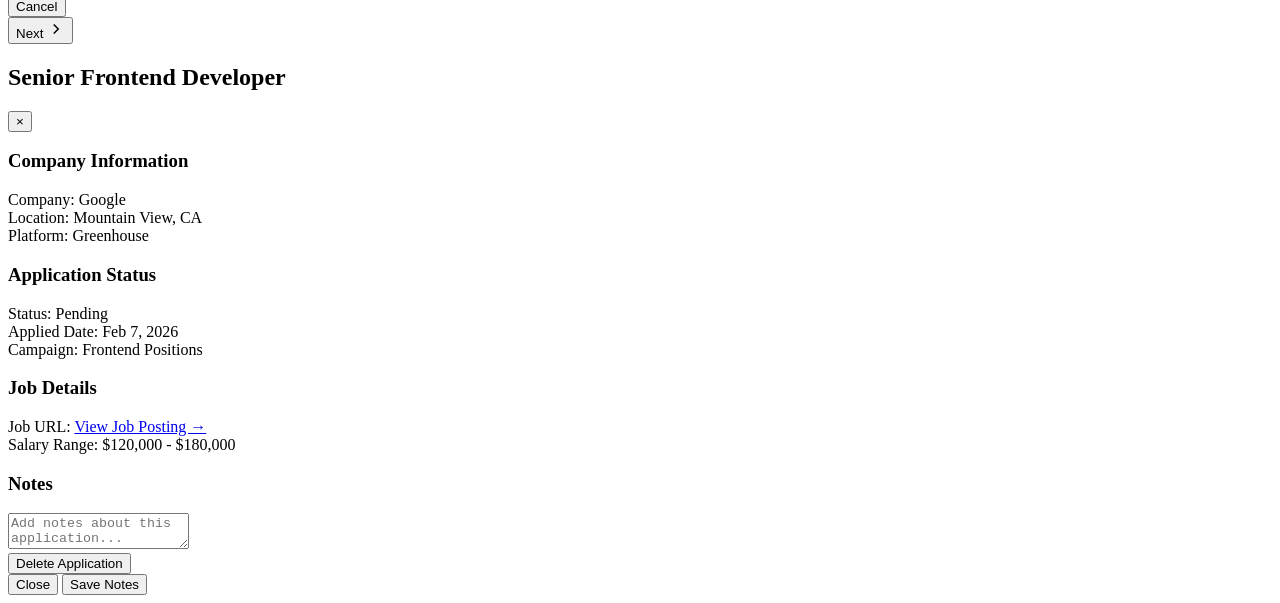
==== commit f65145b5: "redo" ====
--- a/index.html
+++ b/index.html
@@ -4,8 +4,9 @@
     <meta charset="UTF-8">
     <meta name="viewport" content="width=device-width, initial-scale=1.0">
     <title>Applications - JobAutomate</title>
-    <link rel="stylesheet" href="styles.css">
-    <script src="applications.js" defer></script>
+    <link rel="stylesheet" href="styles-consolidated.css">
+    <script src="applications-updated.js" defer></script>
+    <script src="campaignpopup-updated.js" defer></script>
 </head>
 <body>
     <div class="container">
@@ -43,7 +44,7 @@
                             <line x1="12" y1="5" x2="12" y2="19"/>
                             <line x1="5" y1="12" x2="19" y2="12"/>
                         </svg>
-                        <span href="campaignpopup.html">New Campaign</span>
+                        <span>New Campaign</span>
                     </button>
                     <button class="btn-secondary" id="exportBtn">
                         <svg width="20" height="20" viewBox="0 0 24 24" fill="none" stroke="currentColor" stroke-width="2">
@@ -69,7 +70,6 @@
                         placeholder="Search by company, position, or location..."
                     >
                 </div>
-
                 <div class="filter-pills">
                     <button class="filter-pill active" data-status="all">
                         All <span class="pill-count">247</span>
@@ -87,7 +87,6 @@
                         Rejected <span class="pill-count">33</span>
                     </button>
                 </div>
-
                 <div class="filter-controls">
                     <select id="sortSelect" class="filter-select">
                         <option value="date-desc">Latest First</option>
@@ -95,7 +94,6 @@
                         <option value="company-asc">Company A-Z</option>
                         <option value="company-desc">Company Z-A</option>
                     </select>
-
                     <select id="platformFilter" class="filter-select">
                         <option value="all">All Platforms</option>
                         <option value="greenhouse">Greenhouse</option>
@@ -153,7 +151,6 @@
                         <!-- Cards will be inserted here -->
                     </div>
                 </div>
-
                 <div class="kanban-column">
                     <div class="kanban-header">
                         <h3>Reviewing</h3>
@@ -163,7 +160,6 @@
                         <!-- Cards will be inserted here -->
                     </div>
                 </div>
-
                 <div class="kanban-column">
                     <div class="kanban-header">
                         <h3>Interview</h3>
@@ -173,7 +169,6 @@
                         <!-- Cards will be inserted here -->
                     </div>
                 </div>
-
                 <div class="kanban-column">
                     <div class="kanban-header">
                         <h3>Rejected</h3>
@@ -206,131 +201,315 @@
         </main>
     </div>
 
-    <!-- New Campaign Modal -->
+    <!-- NEW CAMPAIGN MODAL (Enhanced Multi-Step Version) -->
     <div id="campaignModal" class="modal">
-        <div class="modal-content">
+        <div class="modal-overlay"></div>
+        <div class="modal-container">
             <div class="modal-header">
-                <h2>Create New Campaign</h2>
-                <button class="modal-close" id="closeCampaignModal">&times;</button>
-            </div>
+                <div class="modal-title-section">
+                    <div class="modal-icon">
+                        <svg width="24" height="24" viewBox="0 0 24 24" fill="none" stroke="currentColor" stroke-width="2">
+                            <path d="M12 2L2 7l10 5 10-5-10-5z"/>
+                            <path d="M2 17l10 5 10-5"/>
+                            <path d="M2 12l10 5 10-5"/>
+                        </svg>
+                    </div>
+                    <div>
+                        <h2>Create New Campaign</h2>
+                        <p class="modal-subtitle">Set up an automated job application campaign</p>
+                    </div>
+                </div>
+                <button class="modal-close" id="closeModal">
+                    <svg width="20" height="20" viewBox="0 0 24 24" fill="none" stroke="currentColor" stroke-width="2">
+                        <line x1="18" y1="6" x2="6" y2="18"/>
+                        <line x1="6" y1="6" x2="18" y2="18"/>
+                    </svg>
+                </button>
+            </div>
+
             <form id="campaignForm" class="modal-body">
-                <div class="form-group">
-                    <label for="campaignName">Campaign Name *</label>
-                    <input 
-                        type="text" 
-                        id="campaignName" 
-                        name="campaignName" 
-                        placeholder="e.g., Frontend Developer Positions"
-                        required
-                    >
-                </div>
-
-                <div class="form-group">
-                    <label for="jobTitle">Job Title *</label>
-                    <input 
-                        type="text" 
-                        id="jobTitle" 
-                        name="jobTitle" 
-                        placeholder="e.g., Frontend Developer, Full Stack Engineer"
-                        required
-                    >
-                </div>
-
-                <div class="form-group">
-                    <label for="location">Location</label>
-                    <input 
-                        type="text" 
-                        id="location" 
-                        name="location" 
-                        placeholder="e.g., Remote, San Francisco, CA"
-                    >
-                </div>
-
-                <div class="form-group">
-                    <label>Platforms *</label>
-                    <div class="checkbox-group">
-                        <label class="checkbox-label">
-                            <input type="checkbox" name="platforms" value="Greenhouse" checked>
-                            <span>Greenhouse</span>
-                        </label>
-                        <label class="checkbox-label">
-                            <input type="checkbox" name="platforms" value="LinkedIn">
-                            <span>LinkedIn</span>
-                        </label>
-                        <label class="checkbox-label">
-                            <input type="checkbox" name="platforms" value="Indeed">
-                            <span>Indeed</span>
-                        </label>
-                        <label class="checkbox-label">
-                            <input type="checkbox" name="platforms" value="Workday">
-                            <span>Workday</span>
-                        </label>
-                    </div>
-                </div>
-
-                <div class="form-row">
-                    <div class="form-group">
-                        <label for="minSalary">Min Salary</label>
-                        <input 
-                            type="number" 
-                            id="minSalary" 
-                            name="minSalary" 
-                            placeholder="e.g., 80000"
-                        >
-                    </div>
-
-                    <div class="form-group">
-                        <label for="maxSalary">Max Salary</label>
-                        <input 
-                            type="number" 
-                            id="maxSalary" 
-                            name="maxSalary" 
-                            placeholder="e.g., 150000"
-                        >
-                    </div>
-                </div>
-
-                <div class="form-group">
-                    <label for="keywords">Keywords (comma separated)</label>
-                    <input 
-                        type="text" 
-                        id="keywords" 
-                        name="keywords" 
-                        placeholder="e.g., React, JavaScript, TypeScript"
-                    >
-                </div>
-
-                <div class="form-group">
-                    <label>Employment Type</label>
-                    <div class="checkbox-group">
-                        <label class="checkbox-label">
-                            <input type="checkbox" name="employmentType" value="Full-time" checked>
-                            <span>Full-time</span>
-                        </label>
-                        <label class="checkbox-label">
-                            <input type="checkbox" name="employmentType" value="Part-time">
-                            <span>Part-time</span>
-                        </label>
-                        <label class="checkbox-label">
-                            <input type="checkbox" name="employmentType" value="Contract">
-                            <span>Contract</span>
-                        </label>
-                    </div>
-                </div>
-
-                <div class="form-group">
-                    <label for="notes">Notes</label>
-                    <textarea 
-                        id="notes" 
-                        name="notes" 
-                        rows="3" 
-                        placeholder="Any additional information or preferences..."
-                    ></textarea>
-                </div>
-
+                <!-- Step Indicator -->
+                <div class="steps-indicator">
+                    <div class="step active">
+                        <div class="step-number">1</div>
+                        <div class="step-label">Basic Info</div>
+                    </div>
+                    <div class="step-line"></div>
+                    <div class="step">
+                        <div class="step-number">2</div>
+                        <div class="step-label">Job Criteria</div>
+                    </div>
+                    <div class="step-line"></div>
+                    <div class="step">
+                        <div class="step-number">3</div>
+                        <div class="step-label">Preferences</div>
+                    </div>
+                </div>
+
+                <!-- Step 1: Basic Info -->
+                <div class="form-step active" id="step1">
+                    <div class="form-section">
+                        <h3 class="section-title">Campaign Details</h3>
+                        
+                        <div class="form-group">
+                            <label for="campaignName">
+                                Campaign Name *
+                                <span class="label-hint">Give your campaign a memorable name</span>
+                            </label>
+                            <input 
+                                type="text" 
+                                id="campaignName" 
+                                name="campaignName" 
+                                placeholder="e.g., Frontend Developer Positions"
+                                required
+                            >
+                        </div>
+
+                        <div class="form-group">
+                            <label for="jobTitle">
+                                Job Title *
+                                <span class="label-hint">What position are you looking for?</span>
+                            </label>
+                            <input 
+                                type="text" 
+                                id="jobTitle" 
+                                name="jobTitle" 
+                                placeholder="e.g., Frontend Developer, Software Engineer"
+                                required
+                            >
+                        </div>
+
+                        <div class="form-row">
+                            <div class="form-group">
+                                <label for="location">
+                                    Location
+                                    <span class="label-hint">City, state, or "Remote"</span>
+                                </label>
+                                <input 
+                                    type="text" 
+                                    id="location" 
+                                    name="location" 
+                                    placeholder="e.g., San Francisco, CA or Remote"
+                                >
+                            </div>
+
+                            <div class="form-group">
+                                <label for="experienceLevel">
+                                    Experience Level
+                                </label>
+                                <select id="experienceLevel" name="experienceLevel">
+                                    <option value="">Any</option>
+                                    <option value="entry">Entry Level</option>
+                                    <option value="mid">Mid Level</option>
+                                    <option value="senior">Senior</option>
+                                    <option value="lead">Lead/Principal</option>
+                                </select>
+                            </div>
+                        </div>
+                    </div>
+                </div>
+
+                <!-- Step 2: Job Criteria -->
+                <div class="form-step" id="step2">
+                    <div class="form-section">
+                        <h3 class="section-title">Where to Apply</h3>
+                        
+                        <div class="form-group">
+                            <label>Platforms * <span class="label-hint">Select at least one</span></label>
+                            <div class="platform-grid">
+                                <label class="platform-card">
+                                    <input type="checkbox" name="platforms" value="Greenhouse" checked>
+                                    <div class="platform-content">
+                                        <div class="platform-icon greenhouse">
+                                            <svg width="24" height="24" viewBox="0 0 24 24" fill="currentColor">
+                                                <circle cx="12" cy="12" r="10"/>
+                                            </svg>
+                                        </div>
+                                        <div>
+                                            <div class="platform-name">Greenhouse</div>
+                                            <div class="platform-desc">Most tech companies</div>
+                                        </div>
+                                    </div>
+                                </label>
+
+                                <label class="platform-card">
+                                    <input type="checkbox" name="platforms" value="LinkedIn">
+                                    <div class="platform-content">
+                                        <div class="platform-icon linkedin">
+                                            <svg width="24" height="24" viewBox="0 0 24 24" fill="currentColor">
+                                                <path d="M19 3a2 2 0 0 1 2 2v14a2 2 0 0 1-2 2H5a2 2 0 0 1-2-2V5a2 2 0 0 1 2-2h14m-.5 15.5v-5.3a3.26 3.26 0 0 0-3.26-3.26c-.85 0-1.84.52-2.32 1.3v-1.11h-2.79v8.37h2.79v-4.93c0-.77.62-1.4 1.39-1.4a1.4 1.4 0 0 1 1.4 1.4v4.93h2.79M6.88 8.56a1.68 1.68 0 0 0 1.68-1.68c0-.93-.75-1.69-1.68-1.69a1.69 1.69 0 0 0-1.69 1.69c0 .93.76 1.68 1.69 1.68m1.39 9.94v-8.37H5.5v8.37h2.77z"/>
+                                            </svg>
+                                        </div>
+                                        <div>
+                                            <div class="platform-name">LinkedIn</div>
+                                            <div class="platform-desc">Professional network</div>
+                                        </div>
+                                    </div>
+                                </label>
+
+                                <label class="platform-card">
+                                    <input type="checkbox" name="platforms" value="Indeed">
+                                    <div class="platform-content">
+                                        <div class="platform-icon indeed">
+                                            <svg width="24" height="24" viewBox="0 0 24 24" fill="currentColor">
+                                                <rect x="4" y="4" width="16" height="16" rx="2"/>
+                                            </svg>
+                                        </div>
+                                        <div>
+                                            <div class="platform-name">Indeed</div>
+                                            <div class="platform-desc">Largest job board</div>
+                                        </div>
+                                    </div>
+                                </label>
+
+                                <label class="platform-card">
+                                    <input type="checkbox" name="platforms" value="Workday">
+                                    <div class="platform-content">
+                                        <div class="platform-icon workday">
+                                            <svg width="24" height="24" viewBox="0 0 24 24" fill="currentColor">
+                                                <polygon points="12,2 2,7 12,12 22,7"/>
+                                            </svg>
+                                        </div>
+                                        <div>
+                                            <div class="platform-name">Workday</div>
+                                            <div class="platform-desc">Enterprise companies</div>
+                                        </div>
+                                    </div>
+                                </label>
+                            </div>
+                        </div>
+
+                        <div class="form-group">
+                            <label>Employment Type</label>
+                            <div class="checkbox-row">
+                                <label class="checkbox-pill">
+                                    <input type="checkbox" name="employmentType" value="Full-time" checked>
+                                    <span>Full-time</span>
+                                </label>
+                                <label class="checkbox-pill">
+                                    <input type="checkbox" name="employmentType" value="Part-time">
+                                    <span>Part-time</span>
+                                </label>
+                                <label class="checkbox-pill">
+                                    <input type="checkbox" name="employmentType" value="Contract">
+                                    <span>Contract</span>
+                                </label>
+                                <label class="checkbox-pill">
+                                    <input type="checkbox" name="employmentType" value="Internship">
+                                    <span>Internship</span>
+                                </label>
+                            </div>
+                        </div>
+                    </div>
+                </div>
+
+                <!-- Step 3: Preferences -->
+                <div class="form-step" id="step3">
+                    <div class="form-section">
+                        <h3 class="section-title">Salary & Requirements</h3>
+                        
+                        <div class="form-row">
+                            <div class="form-group">
+                                <label for="minSalary">
+                                    Minimum Salary
+                                    <span class="label-hint">Annual USD</span>
+                                </label>
+                                <div class="input-with-icon">
+                                    <span class="input-icon">$</span>
+                                    <input 
+                                        type="number" 
+                                        id="minSalary" 
+                                        name="minSalary" 
+                                        placeholder="80,000"
+                                        min="0"
+                                        step="1000"
+                                    >
+                                </div>
+                            </div>
+
+                            <div class="form-group">
+                                <label for="maxSalary">
+                                    Maximum Salary
+                                    <span class="label-hint">Annual USD</span>
+                                </label>
+                                <div class="input-with-icon">
+                                    <span class="input-icon">$</span>
+                                    <input 
+                                        type="number" 
+                                        id="maxSalary" 
+                                        name="maxSalary" 
+                                        placeholder="150,000"
+                                        min="0"
+                                        step="1000"
+                                    >
+                                </div>
+                            </div>
+                        </div>
+
+                        <div class="form-group">
+                            <label for="keywords">
+                                Required Skills / Keywords
+                                <span class="label-hint">Comma separated (e.g., React, TypeScript, Node.js)</span>
+                            </label>
+                            <input 
+                                type="text" 
+                                id="keywords" 
+                                name="keywords" 
+                                placeholder="React, JavaScript, TypeScript, CSS"
+                            >
+                        </div>
+
+                        <div class="form-group">
+                            <label for="notes">
+                                Additional Notes
+                                <span class="label-hint">Any preferences or requirements</span>
+                            </label>
+                            <textarea 
+                                id="notes" 
+                                name="notes" 
+                                rows="4" 
+                                placeholder="e.g., Prefer companies with good work-life balance, remote-first culture, etc."
+                            ></textarea>
+                        </div>
+
+                        <div class="info-box">
+                            <svg width="20" height="20" viewBox="0 0 24 24" fill="none" stroke="currentColor" stroke-width="2">
+                                <circle cx="12" cy="12" r="10"/>
+                                <line x1="12" y1="16" x2="12" y2="12"/>
+                                <line x1="12" y1="8" x2="12.01" y2="8"/>
+                            </svg>
+                            <div>
+                                <strong>How it works:</strong> Once created, this campaign will automatically search for jobs matching your criteria and apply on your behalf. You can pause or modify it anytime.
+                            </div>
+                        </div>
+                    </div>
+                </div>
+
+                <!-- Navigation Buttons -->
                 <div class="modal-footer">
-                    <button type="button" class="btn-secondary" id="cancelCampaignBtn">Cancel</button>
-                    <button type="submit" class="btn-primary">Create Campaign</button>
+                    <div class="footer-left">
+                        <button type="button" class="btn-text" id="cancelBtn">Cancel</button>
+                    </div>
+                    <div class="footer-right">
+                        <button type="button" class="btn-secondary" id="prevBtn" style="display: none;">
+                            <svg width="18" height="18" viewBox="0 0 24 24" fill="none" stroke="currentColor" stroke-width="2">
+                                <polyline points="15 18 9 12 15 6"/>
+                            </svg>
+                            Previous
+                        </button>
+                        <button type="button" class="btn-primary" id="nextBtn">
+                            Next
+                            <svg width="18" height="18" viewBox="0 0 24 24" fill="none" stroke="currentColor" stroke-width="2">
+                                <polyline points="9 18 15 12 9 6"/>
+                            </svg>
+                        </button>
+                        <button type="submit" class="btn-primary" id="submitBtn" style="display: none;">
+                            <svg width="18" height="18" viewBox="0 0 24 24" fill="none" stroke="currentColor" stroke-width="2">
+                                <polyline points="20 6 9 17 4 12"/>
+                            </svg>
+                            Create Campaign
+                        </button>
+                    </div>
                 </div>
             </form>
         </div>
@@ -360,7 +539,6 @@
                             <span class="detail-value" id="modalPlatform">Greenhouse</span>
                         </div>
                     </div>
-
                     <div class="app-detail-section">
                         <h3>Application Status</h3>
                         <div class="detail-item">
@@ -376,7 +554,6 @@
                             <span class="detail-value" id="modalCampaign">Frontend Positions</span>
                         </div>
                     </div>
-
                     <div class="app-detail-section full-width">
                         <h3>Job Details</h3>
                         <div class="detail-item">
@@ -388,13 +565,11 @@
                             <span class="detail-value" id="modalSalary">$120,000 - $180,000</span>
                         </div>
                     </div>
-
                     <div class="app-detail-section full-width">
                         <h3>Notes</h3>
                         <textarea id="modalNotes" class="notes-textarea" placeholder="Add notes about this application..."></textarea>
                     </div>
                 </div>
-
                 <div class="modal-footer">
                     <button class="btn-danger">Delete Application</button>
                     <div>
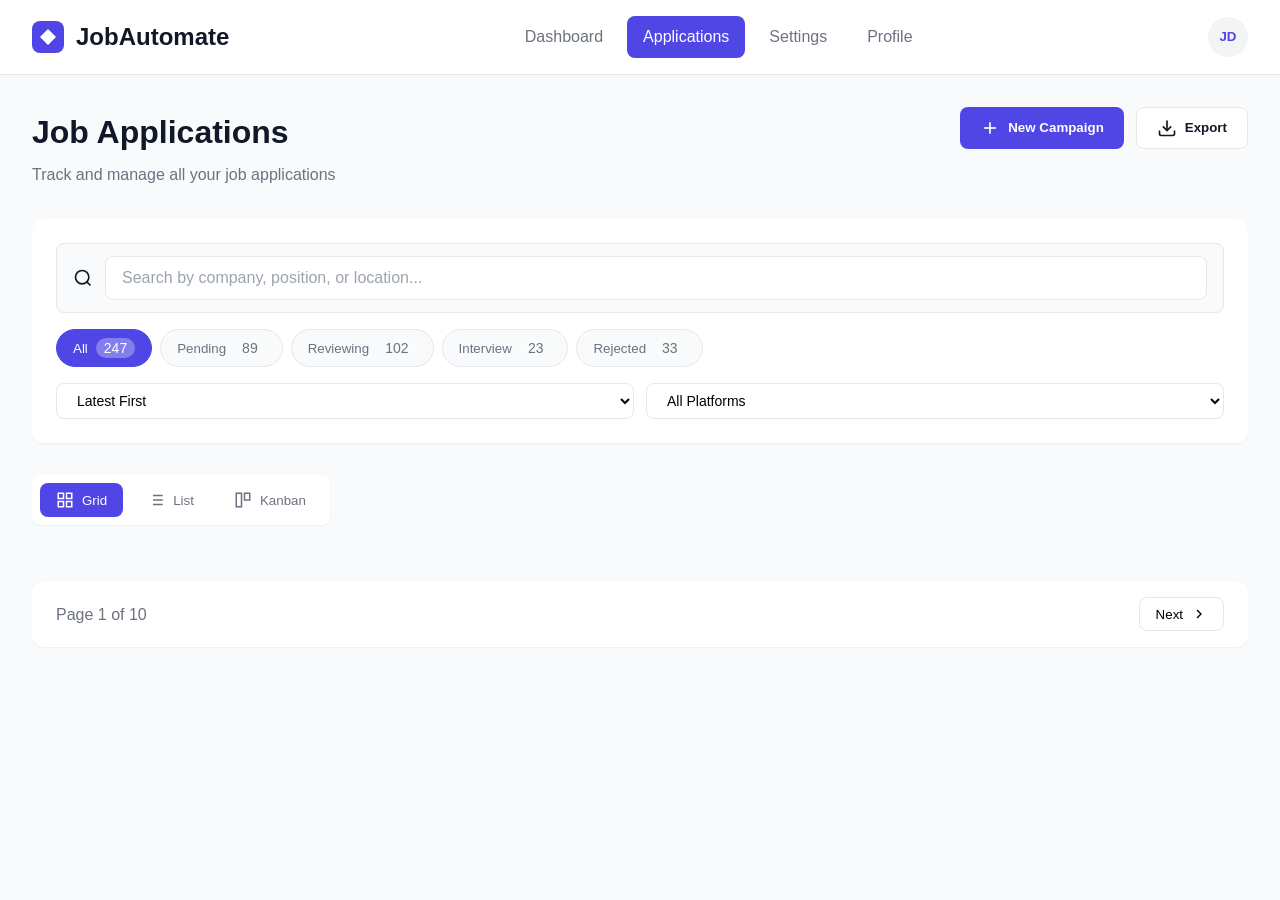
==== commit dd44d6ab: "redo" ====
--- a/index.html
+++ b/index.html
@@ -4,9 +4,9 @@
     <meta charset="UTF-8">
     <meta name="viewport" content="width=device-width, initial-scale=1.0">
     <title>Applications - JobAutomate</title>
-    <link rel="stylesheet" href="styles-consolidated.css">
-    <script src="applications-updated.js" defer></script>
-    <script src="campaignpopup-updated.js" defer></script>
+    <link rel="stylesheet" href="styles.css">
+    <script src="app.js" defer></script>
+    <script src="campaignpopup.js" defer></script>
 </head>
 <body>
     <div class="container">
--- a/styles.css
+++ b/styles.css
@@ -0,0 +1,1098 @@
+/* ============================================
+   CONSOLIDATED STYLES FOR JOB AUTOMATION APP
+   Includes: Main app styles + Campaign modal styles
+   ============================================ */
+
+/* ==================== RESET & BASE ==================== */
+* {
+    margin: 0;
+    padding: 0;
+    box-sizing: border-box;
+}
+
+:root {
+    --primary-color: #4F46E5;
+    --primary-hover: #4338CA;
+    --secondary-color: #6B7280;
+    --success-color: #10B981;
+    --warning-color: #F59E0B;
+    --danger-color: #EF4444;
+    --info-color: #3B82F6;
+    
+    --bg-primary: #FFFFFF;
+    --bg-secondary: #F9FAFB;
+    --bg-tertiary: #F3F4F6;
+    
+    --text-primary: #111827;
+    --text-secondary: #6B7280;
+    --text-tertiary: #9CA3AF;
+    
+    --border-color: #E5E7EB;
+    --border-radius: 8px;
+    --border-radius-lg: 12px;
+    
+    --shadow-sm: 0 1px 2px 0 rgba(0, 0, 0, 0.05);
+    --shadow-md: 0 4px 6px -1px rgba(0, 0, 0, 0.1);
+    --shadow-lg: 0 10px 15px -3px rgba(0, 0, 0, 0.1);
+    --shadow-xl: 0 20px 25px -5px rgba(0, 0, 0, 0.1);
+}
+
+body {
+    font-family: -apple-system, BlinkMacSystemFont, 'Segoe UI', Roboto, Oxygen, Ubuntu, Cantarell, sans-serif;
+    background-color: var(--bg-secondary);
+    color: var(--text-primary);
+    line-height: 1.6;
+}
+
+/* ==================== LAYOUT ==================== */
+.container {
+    min-height: 100vh;
+    display: flex;
+    flex-direction: column;
+}
+
+/* ==================== HEADER ==================== */
+.header {
+    background: var(--bg-primary);
+    border-bottom: 1px solid var(--border-color);
+    padding: 1rem 2rem;
+    display: flex;
+    justify-content: space-between;
+    align-items: center;
+    position: sticky;
+    top: 0;
+    z-index: 100;
+}
+
+.logo {
+    display: flex;
+    align-items: center;
+    gap: 0.75rem;
+}
+
+.logo h1 {
+    font-size: 1.5rem;
+    font-weight: 700;
+    color: var(--text-primary);
+}
+
+.nav {
+    display: flex;
+    gap: 0.5rem;
+}
+
+.nav-link {
+    padding: 0.5rem 1rem;
+    text-decoration: none;
+    color: var(--text-secondary);
+    border-radius: var(--border-radius);
+    transition: all 0.2s;
+    font-weight: 500;
+}
+
+.nav-link:hover {
+    background: var(--bg-tertiary);
+    color: var(--text-primary);
+}
+
+.nav-link.active {
+    background: var(--primary-color);
+    color: white;
+}
+
+.btn-profile {
+    background: var(--bg-tertiary);
+    border: none;
+    border-radius: 50%;
+    width: 40px;
+    height: 40px;
+    cursor: pointer;
+    transition: all 0.2s;
+}
+
+.btn-profile:hover {
+    background: var(--border-color);
+}
+
+.avatar {
+    font-weight: 600;
+    color: var(--primary-color);
+}
+
+/* ==================== MAIN CONTENT ==================== */
+.main-content {
+    flex: 1;
+    padding: 2rem;
+    max-width: 1400px;
+    margin: 0 auto;
+    width: 100%;
+}
+
+.page-header {
+    display: flex;
+    justify-content: space-between;
+    align-items: flex-start;
+    margin-bottom: 2rem;
+}
+
+.page-title {
+    font-size: 2rem;
+    font-weight: 700;
+    color: var(--text-primary);
+}
+
+.page-subtitle {
+    color: var(--text-secondary);
+    margin-top: 0.25rem;
+}
+
+.header-actions {
+    display: flex;
+    gap: 0.75rem;
+}
+
+/* ==================== BUTTONS ==================== */
+.btn-primary {
+    background: var(--primary-color);
+    color: white;
+    border: none;
+    padding: 0.625rem 1.25rem;
+    border-radius: var(--border-radius);
+    font-weight: 600;
+    cursor: pointer;
+    display: inline-flex;
+    align-items: center;
+    gap: 0.5rem;
+    transition: all 0.2s;
+}
+
+.btn-primary:hover {
+    background: var(--primary-hover);
+    transform: translateY(-1px);
+    box-shadow: var(--shadow-md);
+}
+
+.btn-secondary {
+    background: white;
+    color: var(--text-primary);
+    border: 1px solid var(--border-color);
+    padding: 0.625rem 1.25rem;
+    border-radius: var(--border-radius);
+    font-weight: 600;
+    cursor: pointer;
+    display: inline-flex;
+    align-items: center;
+    gap: 0.5rem;
+    transition: all 0.2s;
+}
+
+.btn-secondary:hover {
+    background: var(--bg-tertiary);
+    border-color: var(--text-secondary);
+}
+
+.btn-danger {
+    background: var(--danger-color);
+    color: white;
+    border: none;
+    padding: 0.625rem 1.25rem;
+    border-radius: var(--border-radius);
+    font-weight: 600;
+    cursor: pointer;
+    transition: all 0.2s;
+}
+
+.btn-danger:hover {
+    background: #DC2626;
+}
+
+.btn-text {
+    background: transparent;
+    color: var(--text-secondary);
+    border: none;
+    padding: 0.5rem 1rem;
+    font-weight: 500;
+    cursor: pointer;
+    transition: all 0.2s;
+}
+
+.btn-text:hover {
+    color: var(--text-primary);
+}
+
+/* ==================== FILTERS ==================== */
+.filters-section {
+    background: white;
+    padding: 1.5rem;
+    border-radius: var(--border-radius-lg);
+    box-shadow: var(--shadow-sm);
+    margin-bottom: 2rem;
+}
+
+.search-bar {
+    display: flex;
+    align-items: center;
+    gap: 0.75rem;
+    padding: 0.75rem 1rem;
+    background: var(--bg-secondary);
+    border: 1px solid var(--border-color);
+    border-radius: var(--border-radius);
+    margin-bottom: 1rem;
+}
+
+.search-bar input {
+    flex: 1;
+    border: none;
+    background: transparent;
+    font-size: 1rem;
+    outline: none;
+}
+
+.filter-pills {
+    display: flex;
+    gap: 0.5rem;
+    margin-bottom: 1rem;
+    flex-wrap: wrap;
+}
+
+.filter-pill {
+    padding: 0.5rem 1rem;
+    background: var(--bg-secondary);
+    border: 1px solid var(--border-color);
+    border-radius: 20px;
+    cursor: pointer;
+    font-weight: 500;
+    color: var(--text-secondary);
+    transition: all 0.2s;
+    display: flex;
+    align-items: center;
+    gap: 0.5rem;
+}
+
+.filter-pill:hover {
+    background: var(--bg-tertiary);
+}
+
+.filter-pill.active {
+    background: var(--primary-color);
+    color: white;
+    border-color: var(--primary-color);
+}
+
+.pill-count {
+    background: rgba(255, 255, 255, 0.2);
+    padding: 0.125rem 0.5rem;
+    border-radius: 12px;
+    font-size: 0.875rem;
+}
+
+.filter-pill.active .pill-count {
+    background: rgba(255, 255, 255, 0.3);
+}
+
+.filter-controls {
+    display: flex;
+    gap: 0.75rem;
+}
+
+.filter-select {
+    padding: 0.5rem 1rem;
+    border: 1px solid var(--border-color);
+    border-radius: var(--border-radius);
+    background: white;
+    cursor: pointer;
+    font-size: 0.875rem;
+}
+
+/* ==================== VIEW TOGGLE ==================== */
+.view-toggle {
+    display: flex;
+    gap: 0.5rem;
+    margin-bottom: 1.5rem;
+    background: white;
+    padding: 0.5rem;
+    border-radius: var(--border-radius);
+    width: fit-content;
+    box-shadow: var(--shadow-sm);
+}
+
+.view-btn {
+    display: flex;
+    align-items: center;
+    gap: 0.5rem;
+    padding: 0.5rem 1rem;
+    background: transparent;
+    border: none;
+    border-radius: var(--border-radius);
+    cursor: pointer;
+    font-weight: 500;
+    color: var(--text-secondary);
+    transition: all 0.2s;
+}
+
+.view-btn:hover {
+    background: var(--bg-secondary);
+}
+
+.view-btn.active {
+    background: var(--primary-color);
+    color: white;
+}
+
+/* ==================== APPLICATIONS GRID ==================== */
+.applications-grid {
+    display: grid;
+    grid-template-columns: repeat(auto-fill, minmax(350px, 1fr));
+    gap: 1.5rem;
+    margin-bottom: 2rem;
+}
+
+.application-card {
+    background: white;
+    padding: 1.5rem;
+    border-radius: var(--border-radius-lg);
+    box-shadow: var(--shadow-sm);
+    cursor: pointer;
+    transition: all 0.2s;
+    border: 1px solid var(--border-color);
+}
+
+.application-card:hover {
+    box-shadow: var(--shadow-md);
+    transform: translateY(-2px);
+}
+
+.card-header {
+    display: flex;
+    justify-content: space-between;
+    align-items: flex-start;
+    margin-bottom: 1rem;
+}
+
+.company-logo {
+    width: 48px;
+    height: 48px;
+    border-radius: var(--border-radius);
+    background: var(--bg-tertiary);
+    display: flex;
+    align-items: center;
+    justify-content: center;
+    font-weight: 700;
+    color: var(--primary-color);
+}
+
+.status-badge {
+    padding: 0.25rem 0.75rem;
+    border-radius: 20px;
+    font-size: 0.75rem;
+    font-weight: 600;
+    text-transform: capitalize;
+}
+
+.status-badge.pending {
+    background: #FEF3C7;
+    color: #92400E;
+}
+
+.status-badge.reviewing {
+    background: #DBEAFE;
+    color: #1E40AF;
+}
+
+.status-badge.interview {
+    background: #D1FAE5;
+    color: #065F46;
+}
+
+.status-badge.rejected {
+    background: #FEE2E2;
+    color: #991B1B;
+}
+
+.job-title {
+    font-size: 1.125rem;
+    font-weight: 700;
+    margin-bottom: 0.5rem;
+    color: var(--text-primary);
+}
+
+.company-name {
+    color: var(--text-secondary);
+    margin-bottom: 0.25rem;
+}
+
+.job-location {
+    color: var(--text-tertiary);
+    font-size: 0.875rem;
+    display: flex;
+    align-items: center;
+    gap: 0.25rem;
+}
+
+.card-footer {
+    margin-top: 1rem;
+    padding-top: 1rem;
+    border-top: 1px solid var(--border-color);
+    display: flex;
+    justify-content: space-between;
+    align-items: center;
+    font-size: 0.875rem;
+}
+
+.platform-tag {
+    background: var(--bg-secondary);
+    padding: 0.25rem 0.75rem;
+    border-radius: 20px;
+    font-size: 0.75rem;
+    font-weight: 500;
+}
+
+.applied-date {
+    color: var(--text-tertiary);
+}
+
+/* ==================== KANBAN VIEW ==================== */
+.kanban-view {
+    display: grid;
+    grid-template-columns: repeat(4, 1fr);
+    gap: 1.5rem;
+    margin-bottom: 2rem;
+}
+
+.kanban-column {
+    background: var(--bg-tertiary);
+    border-radius: var(--border-radius-lg);
+    padding: 1rem;
+    min-height: 400px;
+}
+
+.kanban-header {
+    display: flex;
+    justify-content: space-between;
+    align-items: center;
+    margin-bottom: 1rem;
+    padding-bottom: 0.75rem;
+    border-bottom: 2px solid var(--border-color);
+}
+
+.kanban-header h3 {
+    font-size: 1rem;
+    font-weight: 700;
+}
+
+.kanban-count {
+    background: white;
+    padding: 0.25rem 0.625rem;
+    border-radius: 12px;
+    font-size: 0.75rem;
+    font-weight: 600;
+}
+
+.kanban-cards {
+    display: flex;
+    flex-direction: column;
+    gap: 0.75rem;
+}
+
+/* ==================== PAGINATION ==================== */
+.pagination {
+    display: flex;
+    justify-content: space-between;
+    align-items: center;
+    background: white;
+    padding: 1rem 1.5rem;
+    border-radius: var(--border-radius-lg);
+    box-shadow: var(--shadow-sm);
+}
+
+.pagination-btn {
+    display: flex;
+    align-items: center;
+    gap: 0.5rem;
+    padding: 0.5rem 1rem;
+    background: white;
+    border: 1px solid var(--border-color);
+    border-radius: var(--border-radius);
+    cursor: pointer;
+    font-weight: 500;
+    transition: all 0.2s;
+}
+
+.pagination-btn:hover:not(:disabled) {
+    background: var(--bg-tertiary);
+}
+
+.pagination-btn:disabled {
+    opacity: 0.5;
+    cursor: not-allowed;
+}
+
+.pagination-info {
+    color: var(--text-secondary);
+    font-weight: 500;
+}
+
+/* ==================== MODAL BASE STYLES ==================== */
+.modal {
+    display: none;
+    position: fixed;
+    top: 0;
+    left: 0;
+    width: 100%;
+    height: 100%;
+    background: rgba(0, 0, 0, 0.5);
+    z-index: 1000;
+    align-items: center;
+    justify-content: center;
+    padding: 2rem;
+    backdrop-filter: blur(4px);
+}
+
+.modal.active {
+    display: flex;
+}
+
+.modal-overlay {
+    position: absolute;
+    top: 0;
+    left: 0;
+    width: 100%;
+    height: 100%;
+}
+
+.modal-content,
+.modal-container {
+    background: white;
+    border-radius: var(--border-radius-lg);
+    box-shadow: var(--shadow-xl);
+    max-width: 600px;
+    width: 100%;
+    max-height: 90vh;
+    overflow-y: auto;
+    position: relative;
+    z-index: 1;
+}
+
+.modal-large {
+    max-width: 900px;
+}
+
+/* ==================== CAMPAIGN MODAL SPECIFIC STYLES ==================== */
+.modal-container {
+    max-width: 700px;
+}
+
+.modal-header {
+    padding: 2rem 2rem 1.5rem;
+    border-bottom: 1px solid var(--border-color);
+    display: flex;
+    justify-content: space-between;
+    align-items: flex-start;
+}
+
+.modal-title-section {
+    display: flex;
+    gap: 1rem;
+    align-items: flex-start;
+}
+
+.modal-icon {
+    width: 48px;
+    height: 48px;
+    background: var(--primary-color);
+    border-radius: var(--border-radius);
+    display: flex;
+    align-items: center;
+    justify-content: center;
+    color: white;
+    flex-shrink: 0;
+}
+
+.modal-header h2 {
+    font-size: 1.5rem;
+    font-weight: 700;
+    color: var(--text-primary);
+    margin-bottom: 0.25rem;
+}
+
+.modal-subtitle {
+    color: var(--text-secondary);
+    font-size: 0.875rem;
+}
+
+.modal-close {
+    background: transparent;
+    border: none;
+    width: 32px;
+    height: 32px;
+    border-radius: var(--border-radius);
+    cursor: pointer;
+    display: flex;
+    align-items: center;
+    justify-content: center;
+    color: var(--text-secondary);
+    transition: all 0.2s;
+}
+
+.modal-close:hover {
+    background: var(--bg-tertiary);
+    color: var(--text-primary);
+}
+
+.modal-body {
+    padding: 2rem;
+}
+
+/* ==================== STEP INDICATOR ==================== */
+.steps-indicator {
+    display: flex;
+    align-items: center;
+    justify-content: center;
+    margin-bottom: 2rem;
+    gap: 0.5rem;
+}
+
+.step {
+    display: flex;
+    flex-direction: column;
+    align-items: center;
+    gap: 0.5rem;
+}
+
+.step-number {
+    width: 40px;
+    height: 40px;
+    border-radius: 50%;
+    background: var(--bg-tertiary);
+    color: var(--text-tertiary);
+    display: flex;
+    align-items: center;
+    justify-content: center;
+    font-weight: 700;
+    transition: all 0.3s;
+}
+
+.step.active .step-number {
+    background: var(--primary-color);
+    color: white;
+    box-shadow: 0 0 0 4px rgba(79, 70, 229, 0.1);
+}
+
+.step-label {
+    font-size: 0.75rem;
+    color: var(--text-tertiary);
+    font-weight: 500;
+    transition: all 0.3s;
+}
+
+.step.active .step-label {
+    color: var(--primary-color);
+    font-weight: 600;
+}
+
+.step-line {
+    width: 60px;
+    height: 2px;
+    background: var(--border-color);
+    margin-bottom: 1.5rem;
+}
+
+/* ==================== FORM STEPS ==================== */
+.form-step {
+    display: none;
+}
+
+.form-step.active {
+    display: block;
+}
+
+.form-section {
+    margin-bottom: 1.5rem;
+}
+
+.section-title {
+    font-size: 1.125rem;
+    font-weight: 700;
+    margin-bottom: 1.5rem;
+    color: var(--text-primary);
+}
+
+/* ==================== FORM ELEMENTS ==================== */
+.form-group {
+    margin-bottom: 1.5rem;
+}
+
+.form-row {
+    display: grid;
+    grid-template-columns: 1fr 1fr;
+    gap: 1rem;
+}
+
+label {
+    display: block;
+    font-weight: 600;
+    margin-bottom: 0.5rem;
+    color: var(--text-primary);
+}
+
+.label-hint {
+    display: block;
+    font-weight: 400;
+    font-size: 0.875rem;
+    color: var(--text-secondary);
+    margin-top: 0.25rem;
+}
+
+input[type="text"],
+input[type="number"],
+select,
+textarea {
+    width: 100%;
+    padding: 0.75rem 1rem;
+    border: 1px solid var(--border-color);
+    border-radius: var(--border-radius);
+    font-size: 1rem;
+    font-family: inherit;
+    transition: all 0.2s;
+    background: white;
+}
+
+input:focus,
+select:focus,
+textarea:focus {
+    outline: none;
+    border-color: var(--primary-color);
+    box-shadow: 0 0 0 3px rgba(79, 70, 229, 0.1);
+}
+
+input.error {
+    border-color: var(--danger-color);
+}
+
+input::placeholder {
+    color: var(--text-tertiary);
+}
+
+.input-with-icon {
+    position: relative;
+}
+
+.input-icon {
+    position: absolute;
+    left: 1rem;
+    top: 50%;
+    transform: translateY(-50%);
+    color: var(--text-tertiary);
+    font-weight: 600;
+}
+
+.input-with-icon input {
+    padding-left: 2.5rem;
+}
+
+/* ==================== PLATFORM GRID ==================== */
+.platform-grid {
+    display: grid;
+    grid-template-columns: repeat(2, 1fr);
+    gap: 0.75rem;
+}
+
+.platform-card {
+    position: relative;
+    cursor: pointer;
+}
+
+.platform-card input[type="checkbox"] {
+    position: absolute;
+    opacity: 0;
+}
+
+.platform-content {
+    display: flex;
+    align-items: center;
+    gap: 0.75rem;
+    padding: 1rem;
+    border: 2px solid var(--border-color);
+    border-radius: var(--border-radius);
+    background: white;
+    transition: all 0.2s;
+}
+
+.platform-card:hover .platform-content {
+    border-color: var(--primary-color);
+    background: rgba(79, 70, 229, 0.02);
+}
+
+.platform-card input:checked + .platform-content {
+    border-color: var(--primary-color);
+    background: rgba(79, 70, 229, 0.05);
+    box-shadow: 0 0 0 3px rgba(79, 70, 229, 0.1);
+}
+
+.platform-icon {
+    width: 40px;
+    height: 40px;
+    border-radius: var(--border-radius);
+    display: flex;
+    align-items: center;
+    justify-content: center;
+    flex-shrink: 0;
+}
+
+.platform-icon.greenhouse {
+    background: #E8F5E9;
+    color: #2E7D32;
+}
+
+.platform-icon.linkedin {
+    background: #E3F2FD;
+    color: #1976D2;
+}
+
+.platform-icon.indeed {
+    background: #FFF3E0;
+    color: #E65100;
+}
+
+.platform-icon.workday {
+    background: #F3E5F5;
+    color: #7B1FA2;
+}
+
+.platform-name {
+    font-weight: 600;
+    color: var(--text-primary);
+}
+
+.platform-desc {
+    font-size: 0.75rem;
+    color: var(--text-secondary);
+}
+
+/* ==================== CHECKBOX PILLS ==================== */
+.checkbox-row {
+    display: flex;
+    flex-wrap: wrap;
+    gap: 0.75rem;
+}
+
+.checkbox-pill {
+    position: relative;
+    cursor: pointer;
+}
+
+.checkbox-pill input[type="checkbox"] {
+    position: absolute;
+    opacity: 0;
+}
+
+.checkbox-pill span {
+    display: block;
+    padding: 0.5rem 1rem;
+    border: 2px solid var(--border-color);
+    border-radius: 20px;
+    font-weight: 500;
+    color: var(--text-secondary);
+    transition: all 0.2s;
+    background: white;
+}
+
+.checkbox-pill:hover span {
+    border-color: var(--primary-color);
+}
+
+.checkbox-pill input:checked + span {
+    background: var(--primary-color);
+    border-color: var(--primary-color);
+    color: white;
+}
+
+/* ==================== INFO BOX ==================== */
+.info-box {
+    display: flex;
+    gap: 0.75rem;
+    padding: 1rem;
+    background: rgba(59, 130, 246, 0.05);
+    border: 1px solid rgba(59, 130, 246, 0.2);
+    border-radius: var(--border-radius);
+    color: var(--text-secondary);
+    font-size: 0.875rem;
+    line-height: 1.6;
+}
+
+.info-box svg {
+    flex-shrink: 0;
+    color: var(--info-color);
+    margin-top: 0.125rem;
+}
+
+/* ==================== MODAL FOOTER ==================== */
+.modal-footer {
+    padding: 1.5rem 2rem;
+    border-top: 1px solid var(--border-color);
+    display: flex;
+    justify-content: space-between;
+    align-items: center;
+    gap: 1rem;
+    background: var(--bg-secondary);
+}
+
+.footer-left {
+    flex: 1;
+}
+
+.footer-right {
+    display: flex;
+    gap: 0.75rem;
+}
+
+/* ==================== APPLICATION DETAILS MODAL ==================== */
+.app-details-grid {
+    display: grid;
+    grid-template-columns: repeat(2, 1fr);
+    gap: 2rem;
+}
+
+.app-detail-section {
+    display: flex;
+    flex-direction: column;
+    gap: 1rem;
+}
+
+.app-detail-section.full-width {
+    grid-column: 1 / -1;
+}
+
+.app-detail-section h3 {
+    font-size: 1rem;
+    font-weight: 700;
+    margin-bottom: 0.5rem;
+    color: var(--text-primary);
+}
+
+.detail-item {
+    display: flex;
+    flex-direction: column;
+    gap: 0.25rem;
+}
+
+.detail-label {
+    font-size: 0.75rem;
+    font-weight: 600;
+    text-transform: uppercase;
+    color: var(--text-tertiary);
+    letter-spacing: 0.05em;
+}
+
+.detail-value {
+    color: var(--text-primary);
+    font-weight: 500;
+}
+
+.detail-link {
+    color: var(--primary-color);
+    text-decoration: none;
+    font-weight: 500;
+    transition: all 0.2s;
+}
+
+.detail-link:hover {
+    color: var(--primary-hover);
+    text-decoration: underline;
+}
+
+.notes-textarea {
+    width: 100%;
+    min-height: 120px;
+    padding: 0.75rem 1rem;
+    border: 1px solid var(--border-color);
+    border-radius: var(--border-radius);
+    font-family: inherit;
+    font-size: 0.875rem;
+    resize: vertical;
+}
+
+/* ==================== CHECKBOX GROUP (OLD MODAL) ==================== */
+.checkbox-group {
+    display: flex;
+    flex-wrap: wrap;
+    gap: 1rem;
+}
+
+.checkbox-label {
+    display: flex;
+    align-items: center;
+    gap: 0.5rem;
+    cursor: pointer;
+}
+
+.checkbox-label input[type="checkbox"] {
+    width: auto;
+    cursor: pointer;
+}
+
+/* ==================== RESPONSIVE ==================== */
+@media (max-width: 1024px) {
+    .kanban-view {
+        grid-template-columns: repeat(2, 1fr);
+    }
+}
+
+@media (max-width: 768px) {
+    .header {
+        padding: 1rem;
+    }
+    
+    .nav {
+        display: none;
+    }
+    
+    .main-content {
+        padding: 1rem;
+    }
+    
+    .page-header {
+        flex-direction: column;
+        gap: 1rem;
+    }
+    
+    .header-actions {
+        width: 100%;
+        flex-direction: column;
+    }
+    
+    .applications-grid {
+        grid-template-columns: 1fr;
+    }
+    
+    .kanban-view {
+        grid-template-columns: 1fr;
+    }
+    
+    .platform-grid {
+        grid-template-columns: 1fr;
+    }
+    
+    .form-row {
+        grid-template-columns: 1fr;
+    }
+    
+    .app-details-grid {
+        grid-template-columns: 1fr;
+    }
+    
+    .modal-container,
+    .modal-content {
+        max-width: 100%;
+        max-height: 100vh;
+        border-radius: 0;
+    }
+    
+    .steps-indicator {
+        flex-wrap: wrap;
+    }
+    
+    .step-line {
+        width: 40px;
+    }
+}
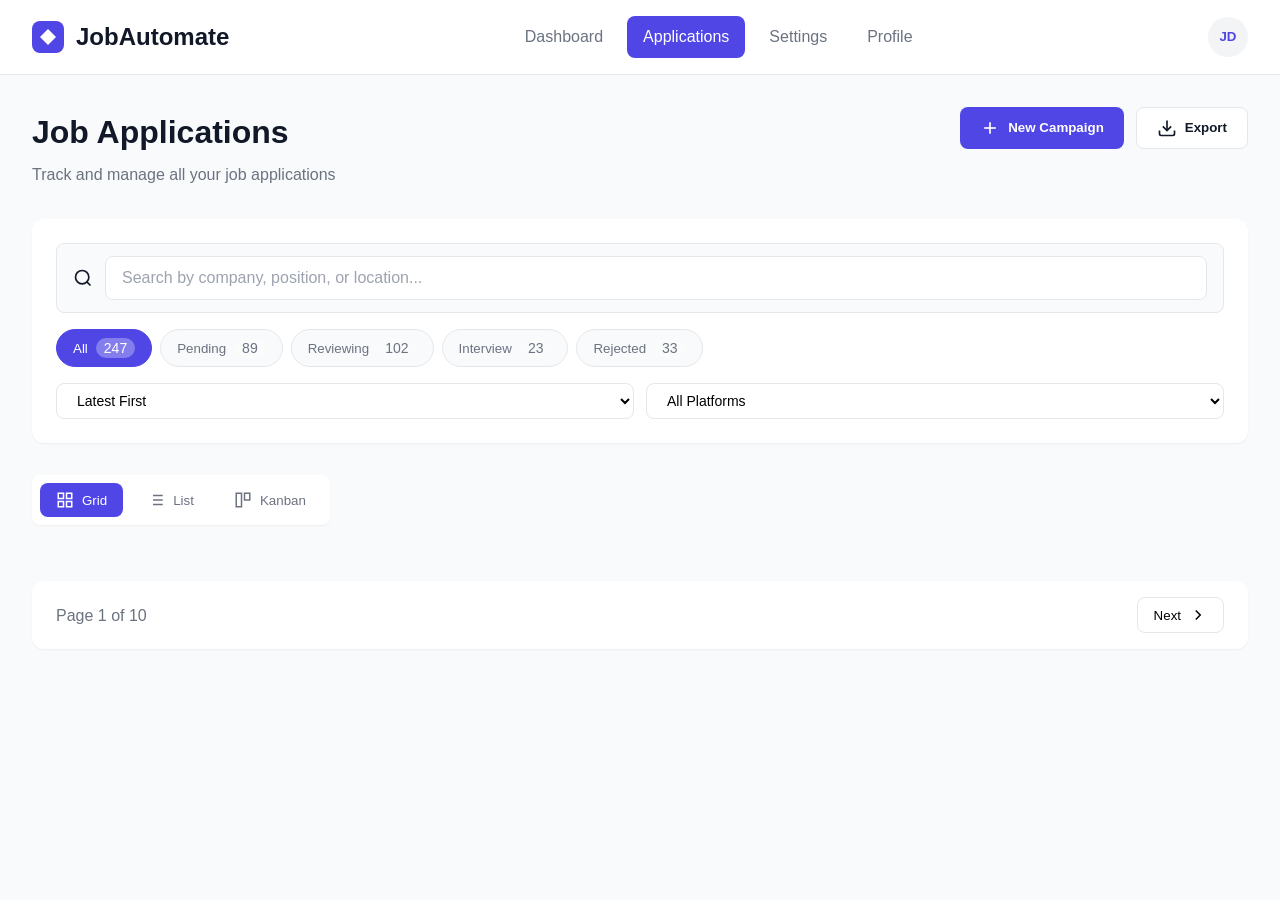
==== commit 6f4e7b7c: "new campaign" ====
--- a/index.html
+++ b/index.html
@@ -6,7 +6,7 @@
     <title>Applications - JobAutomate</title>
     <link rel="stylesheet" href="styles.css">
     <script src="app.js" defer></script>
-    <script src="campaignpopup.js" defer></script>
+
 </head>
 <body>
     <div class="container">
--- a/styles.css
+++ b/styles.css
@@ -1096,3 +1096,68 @@
         width: 40px;
     }
 }
+
+/* ==================== NOTIFICATIONS ==================== */
+.notification {
+    position: fixed;
+    top: 2rem;
+    right: 2rem;
+    background: white;
+    padding: 1rem 1.5rem;
+    border-radius: var(--border-radius);
+    box-shadow: var(--shadow-xl);
+    z-index: 10000;
+    opacity: 0;
+    transform: translateX(400px);
+    transition: all 0.3s ease;
+    max-width: 400px;
+    border-left: 4px solid var(--info-color);
+}
+
+.notification.show {
+    opacity: 1;
+    transform: translateX(0);
+}
+
+.notification-content {
+    display: flex;
+    align-items: center;
+    gap: 0.75rem;
+}
+
+.notification svg {
+    flex-shrink: 0;
+}
+
+.notification-error {
+    border-left-color: var(--danger-color);
+}
+
+.notification-error svg {
+    color: var(--danger-color);
+}
+
+.notification-success {
+    border-left-color: var(--success-color);
+}
+
+.notification-success svg {
+    color: var(--success-color);
+}
+
+.notification-info {
+    border-left-color: var(--info-color);
+}
+
+.notification-info svg {
+    color: var(--info-color);
+}
+
+@media (max-width: 768px) {
+    .notification {
+        top: 1rem;
+        right: 1rem;
+        left: 1rem;
+        max-width: none;
+    }
+}
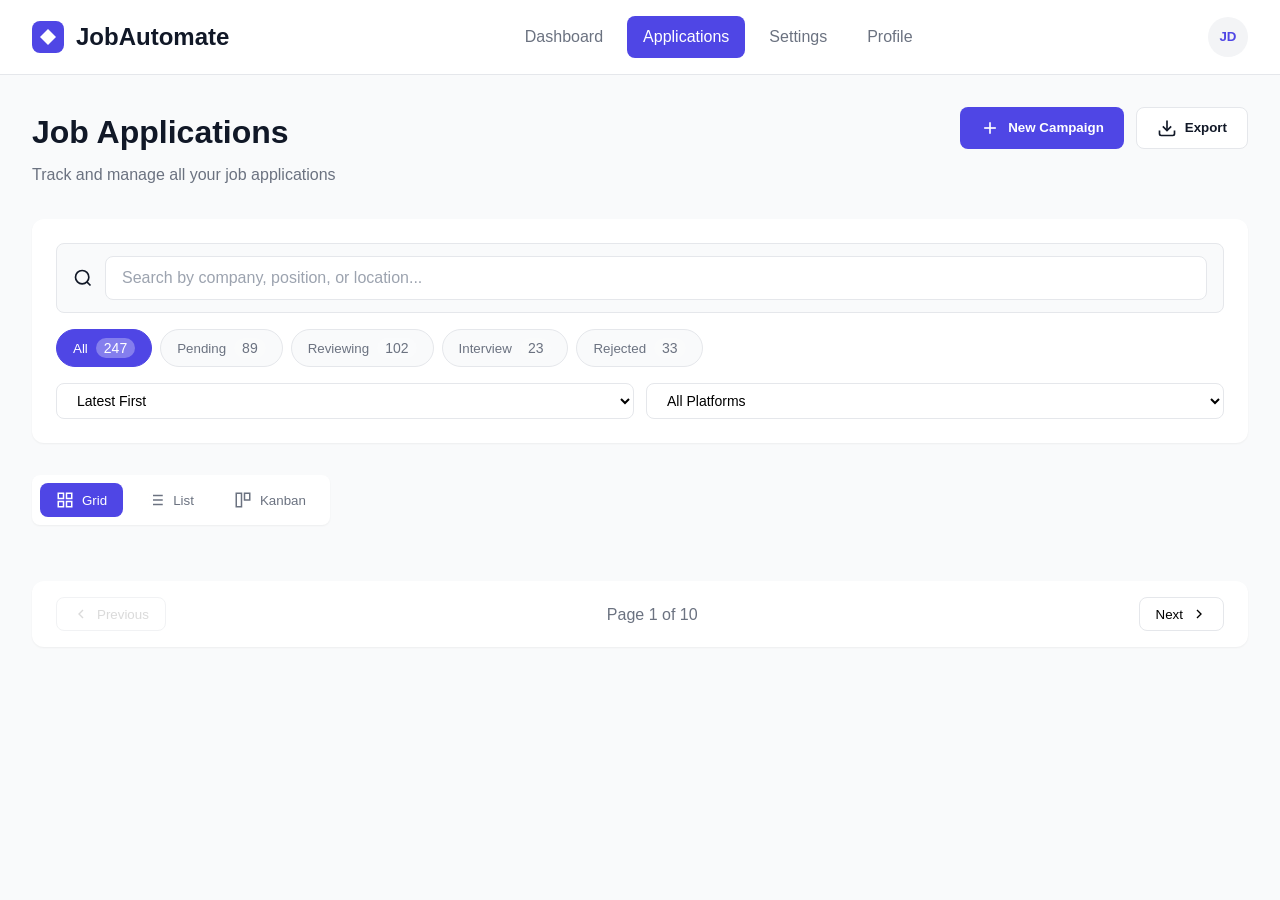
==== commit 2f91a8aa: "sible page campaign" ====
--- a/index.html
+++ b/index.html
@@ -219,6 +219,26 @@
                         <p class="modal-subtitle">Set up an automated job application campaign</p>
                     </div>
                 </div>
+               <!-- INSTRUCTIONS: Replace your campaignModal section (from line ~220 to ~520) with this entire block -->
+
+    <!-- SINGLE-PAGE CAMPAIGN MODAL -->
+    <div id="campaignModal" class="modal">
+        <div class="modal-overlay"></div>
+        <div class="modal-container">
+            <div class="modal-header">
+                <div class="modal-title-section">
+                    <div class="modal-icon">
+                        <svg width="24" height="24" viewBox="0 0 24 24" fill="none" stroke="currentColor" stroke-width="2">
+                            <path d="M12 2L2 7l10 5 10-5-10-5z"/>
+                            <path d="M2 17l10 5 10-5"/>
+                            <path d="M2 12l10 5 10-5"/>
+                        </svg>
+                    </div>
+                    <div>
+                        <h2>Create New Campaign</h2>
+                        <p class="modal-subtitle">Set up an automated job application campaign</p>
+                    </div>
+                </div>
                 <button class="modal-close" id="closeModal">
                     <svg width="20" height="20" viewBox="0 0 24 24" fill="none" stroke="currentColor" stroke-width="2">
                         <line x1="18" y1="6" x2="6" y2="18"/>
@@ -227,289 +247,250 @@
                 </button>
             </div>
 
-            <form id="campaignForm" class="modal-body">
-                <!-- Step Indicator -->
-                <div class="steps-indicator">
-                    <div class="step active">
-                        <div class="step-number">1</div>
-                        <div class="step-label">Basic Info</div>
-                    </div>
-                    <div class="step-line"></div>
-                    <div class="step">
-                        <div class="step-number">2</div>
-                        <div class="step-label">Job Criteria</div>
-                    </div>
-                    <div class="step-line"></div>
-                    <div class="step">
-                        <div class="step-number">3</div>
-                        <div class="step-label">Preferences</div>
-                    </div>
-                </div>
-
-                <!-- Step 1: Basic Info -->
-                <div class="form-step active" id="step1">
-                    <div class="form-section">
-                        <h3 class="section-title">Campaign Details</h3>
-                        
+            <form id="campaignForm" class="modal-body" style="max-height: 70vh; overflow-y: auto;">
+                
+                <!-- Campaign Details Section -->
+                <div class="form-section">
+                    <h3 class="section-title">Campaign Details</h3>
+                    
+                    <div class="form-group">
+                        <label for="campaignName">
+                            Campaign Name *
+                            <span class="label-hint">Give your campaign a memorable name</span>
+                        </label>
+                        <input 
+                            type="text" 
+                            id="campaignName" 
+                            name="campaignName" 
+                            placeholder="e.g., Frontend Developer Positions"
+                            required
+                        >
+                    </div>
+
+                    <div class="form-group">
+                        <label for="jobTitle">
+                            Job Title *
+                            <span class="label-hint">What position are you looking for?</span>
+                        </label>
+                        <input 
+                            type="text" 
+                            id="jobTitle" 
+                            name="jobTitle" 
+                            placeholder="e.g., Frontend Developer, Software Engineer"
+                            required
+                        >
+                    </div>
+
+                    <div class="form-row">
                         <div class="form-group">
-                            <label for="campaignName">
-                                Campaign Name *
-                                <span class="label-hint">Give your campaign a memorable name</span>
+                            <label for="location">
+                                Location
+                                <span class="label-hint">City, state, or "Remote"</span>
                             </label>
                             <input 
                                 type="text" 
-                                id="campaignName" 
-                                name="campaignName" 
-                                placeholder="e.g., Frontend Developer Positions"
-                                required
+                                id="location" 
+                                name="location" 
+                                placeholder="e.g., San Francisco, CA or Remote"
                             >
                         </div>
 
                         <div class="form-group">
-                            <label for="jobTitle">
-                                Job Title *
-                                <span class="label-hint">What position are you looking for?</span>
-                            </label>
-                            <input 
-                                type="text" 
-                                id="jobTitle" 
-                                name="jobTitle" 
-                                placeholder="e.g., Frontend Developer, Software Engineer"
-                                required
-                            >
-                        </div>
-
-                        <div class="form-row">
-                            <div class="form-group">
-                                <label for="location">
-                                    Location
-                                    <span class="label-hint">City, state, or "Remote"</span>
-                                </label>
+                            <label for="experienceLevel">
+                                Experience Level
+                            </label>
+                            <select id="experienceLevel" name="experienceLevel">
+                                <option value="">Any</option>
+                                <option value="entry">Entry Level</option>
+                                <option value="mid">Mid Level</option>
+                                <option value="senior">Senior</option>
+                                <option value="lead">Lead/Principal</option>
+                            </select>
+                        </div>
+                    </div>
+                </div>
+
+                <!-- Platforms Section -->
+                <div class="form-section">
+                    <h3 class="section-title">Where to Apply</h3>
+                    
+                    <div class="form-group">
+                        <label>Platforms * <span class="label-hint">Select at least one</span></label>
+                        <div class="platform-grid">
+                            <label class="platform-card">
+                                <input type="checkbox" name="platforms" value="Greenhouse" checked>
+                                <div class="platform-content">
+                                    <div class="platform-icon greenhouse">
+                                        <svg width="24" height="24" viewBox="0 0 24 24" fill="currentColor">
+                                            <circle cx="12" cy="12" r="10"/>
+                                        </svg>
+                                    </div>
+                                    <div>
+                                        <div class="platform-name">Greenhouse</div>
+                                        <div class="platform-desc">Most tech companies</div>
+                                    </div>
+                                </div>
+                            </label>
+
+                            <label class="platform-card">
+                                <input type="checkbox" name="platforms" value="LinkedIn">
+                                <div class="platform-content">
+                                    <div class="platform-icon linkedin">
+                                        <svg width="24" height="24" viewBox="0 0 24 24" fill="currentColor">
+                                            <path d="M19 3a2 2 0 0 1 2 2v14a2 2 0 0 1-2 2H5a2 2 0 0 1-2-2V5a2 2 0 0 1 2-2h14m-.5 15.5v-5.3a3.26 3.26 0 0 0-3.26-3.26c-.85 0-1.84.52-2.32 1.3v-1.11h-2.79v8.37h2.79v-4.93c0-.77.62-1.4 1.39-1.4a1.4 1.4 0 0 1 1.4 1.4v4.93h2.79M6.88 8.56a1.68 1.68 0 0 0 1.68-1.68c0-.93-.75-1.69-1.68-1.69a1.69 1.69 0 0 0-1.69 1.69c0 .93.76 1.68 1.69 1.68m1.39 9.94v-8.37H5.5v8.37h2.77z"/>
+                                        </svg>
+                                    </div>
+                                    <div>
+                                        <div class="platform-name">LinkedIn</div>
+                                        <div class="platform-desc">Professional network</div>
+                                    </div>
+                                </div>
+                            </label>
+
+                            <label class="platform-card">
+                                <input type="checkbox" name="platforms" value="Indeed">
+                                <div class="platform-content">
+                                    <div class="platform-icon indeed">
+                                        <svg width="24" height="24" viewBox="0 0 24 24" fill="currentColor">
+                                            <rect x="4" y="4" width="16" height="16" rx="2"/>
+                                        </svg>
+                                    </div>
+                                    <div>
+                                        <div class="platform-name">Indeed</div>
+                                        <div class="platform-desc">Largest job board</div>
+                                    </div>
+                                </div>
+                            </label>
+
+                            <label class="platform-card">
+                                <input type="checkbox" name="platforms" value="Workday">
+                                <div class="platform-content">
+                                    <div class="platform-icon workday">
+                                        <svg width="24" height="24" viewBox="0 0 24 24" fill="currentColor">
+                                            <polygon points="12,2 2,7 12,12 22,7"/>
+                                        </svg>
+                                    </div>
+                                    <div>
+                                        <div class="platform-name">Workday</div>
+                                        <div class="platform-desc">Enterprise companies</div>
+                                    </div>
+                                </div>
+                            </label>
+                        </div>
+                    </div>
+
+                    <div class="form-group">
+                        <label>Employment Type</label>
+                        <div class="checkbox-row">
+                            <label class="checkbox-pill">
+                                <input type="checkbox" name="employmentType" value="Full-time" checked>
+                                <span>Full-time</span>
+                            </label>
+                            <label class="checkbox-pill">
+                                <input type="checkbox" name="employmentType" value="Part-time">
+                                <span>Part-time</span>
+                            </label>
+                            <label class="checkbox-pill">
+                                <input type="checkbox" name="employmentType" value="Contract">
+                                <span>Contract</span>
+                            </label>
+                            <label class="checkbox-pill">
+                                <input type="checkbox" name="employmentType" value="Internship">
+                                <span>Internship</span>
+                            </label>
+                        </div>
+                    </div>
+                </div>
+
+                <!-- Salary Section -->
+                <div class="form-section">
+                    <h3 class="section-title">Salary & Requirements</h3>
+                    
+                    <div class="form-row">
+                        <div class="form-group">
+                            <label for="minSalary">
+                                Minimum Salary
+                                <span class="label-hint">Annual USD</span>
+                            </label>
+                            <div class="input-with-icon">
+                                <span class="input-icon">$</span>
                                 <input 
-                                    type="text" 
-                                    id="location" 
-                                    name="location" 
-                                    placeholder="e.g., San Francisco, CA or Remote"
+                                    type="number" 
+                                    id="minSalary" 
+                                    name="minSalary" 
+                                    placeholder="80,000"
+                                    min="0"
+                                    step="1000"
                                 >
                             </div>
-
-                            <div class="form-group">
-                                <label for="experienceLevel">
-                                    Experience Level
-                                </label>
-                                <select id="experienceLevel" name="experienceLevel">
-                                    <option value="">Any</option>
-                                    <option value="entry">Entry Level</option>
-                                    <option value="mid">Mid Level</option>
-                                    <option value="senior">Senior</option>
-                                    <option value="lead">Lead/Principal</option>
-                                </select>
+                        </div>
+
+                        <div class="form-group">
+                            <label for="maxSalary">
+                                Maximum Salary
+                                <span class="label-hint">Annual USD</span>
+                            </label>
+                            <div class="input-with-icon">
+                                <span class="input-icon">$</span>
+                                <input 
+                                    type="number" 
+                                    id="maxSalary" 
+                                    name="maxSalary" 
+                                    placeholder="150,000"
+                                    min="0"
+                                    step="1000"
+                                >
                             </div>
                         </div>
                     </div>
-                </div>
-
-                <!-- Step 2: Job Criteria -->
-                <div class="form-step" id="step2">
-                    <div class="form-section">
-                        <h3 class="section-title">Where to Apply</h3>
-                        
-                        <div class="form-group">
-                            <label>Platforms * <span class="label-hint">Select at least one</span></label>
-                            <div class="platform-grid">
-                                <label class="platform-card">
-                                    <input type="checkbox" name="platforms" value="Greenhouse" checked>
-                                    <div class="platform-content">
-                                        <div class="platform-icon greenhouse">
-                                            <svg width="24" height="24" viewBox="0 0 24 24" fill="currentColor">
-                                                <circle cx="12" cy="12" r="10"/>
-                                            </svg>
-                                        </div>
-                                        <div>
-                                            <div class="platform-name">Greenhouse</div>
-                                            <div class="platform-desc">Most tech companies</div>
-                                        </div>
-                                    </div>
-                                </label>
-
-                                <label class="platform-card">
-                                    <input type="checkbox" name="platforms" value="LinkedIn">
-                                    <div class="platform-content">
-                                        <div class="platform-icon linkedin">
-                                            <svg width="24" height="24" viewBox="0 0 24 24" fill="currentColor">
-                                                <path d="M19 3a2 2 0 0 1 2 2v14a2 2 0 0 1-2 2H5a2 2 0 0 1-2-2V5a2 2 0 0 1 2-2h14m-.5 15.5v-5.3a3.26 3.26 0 0 0-3.26-3.26c-.85 0-1.84.52-2.32 1.3v-1.11h-2.79v8.37h2.79v-4.93c0-.77.62-1.4 1.39-1.4a1.4 1.4 0 0 1 1.4 1.4v4.93h2.79M6.88 8.56a1.68 1.68 0 0 0 1.68-1.68c0-.93-.75-1.69-1.68-1.69a1.69 1.69 0 0 0-1.69 1.69c0 .93.76 1.68 1.69 1.68m1.39 9.94v-8.37H5.5v8.37h2.77z"/>
-                                            </svg>
-                                        </div>
-                                        <div>
-                                            <div class="platform-name">LinkedIn</div>
-                                            <div class="platform-desc">Professional network</div>
-                                        </div>
-                                    </div>
-                                </label>
-
-                                <label class="platform-card">
-                                    <input type="checkbox" name="platforms" value="Indeed">
-                                    <div class="platform-content">
-                                        <div class="platform-icon indeed">
-                                            <svg width="24" height="24" viewBox="0 0 24 24" fill="currentColor">
-                                                <rect x="4" y="4" width="16" height="16" rx="2"/>
-                                            </svg>
-                                        </div>
-                                        <div>
-                                            <div class="platform-name">Indeed</div>
-                                            <div class="platform-desc">Largest job board</div>
-                                        </div>
-                                    </div>
-                                </label>
-
-                                <label class="platform-card">
-                                    <input type="checkbox" name="platforms" value="Workday">
-                                    <div class="platform-content">
-                                        <div class="platform-icon workday">
-                                            <svg width="24" height="24" viewBox="0 0 24 24" fill="currentColor">
-                                                <polygon points="12,2 2,7 12,12 22,7"/>
-                                            </svg>
-                                        </div>
-                                        <div>
-                                            <div class="platform-name">Workday</div>
-                                            <div class="platform-desc">Enterprise companies</div>
-                                        </div>
-                                    </div>
-                                </label>
-                            </div>
-                        </div>
-
-                        <div class="form-group">
-                            <label>Employment Type</label>
-                            <div class="checkbox-row">
-                                <label class="checkbox-pill">
-                                    <input type="checkbox" name="employmentType" value="Full-time" checked>
-                                    <span>Full-time</span>
-                                </label>
-                                <label class="checkbox-pill">
-                                    <input type="checkbox" name="employmentType" value="Part-time">
-                                    <span>Part-time</span>
-                                </label>
-                                <label class="checkbox-pill">
-                                    <input type="checkbox" name="employmentType" value="Contract">
-                                    <span>Contract</span>
-                                </label>
-                                <label class="checkbox-pill">
-                                    <input type="checkbox" name="employmentType" value="Internship">
-                                    <span>Internship</span>
-                                </label>
-                            </div>
-                        </div>
-                    </div>
-                </div>
-
-                <!-- Step 3: Preferences -->
-                <div class="form-step" id="step3">
-                    <div class="form-section">
-                        <h3 class="section-title">Salary & Requirements</h3>
-                        
-                        <div class="form-row">
-                            <div class="form-group">
-                                <label for="minSalary">
-                                    Minimum Salary
-                                    <span class="label-hint">Annual USD</span>
-                                </label>
-                                <div class="input-with-icon">
-                                    <span class="input-icon">$</span>
-                                    <input 
-                                        type="number" 
-                                        id="minSalary" 
-                                        name="minSalary" 
-                                        placeholder="80,000"
-                                        min="0"
-                                        step="1000"
-                                    >
-                                </div>
-                            </div>
-
-                            <div class="form-group">
-                                <label for="maxSalary">
-                                    Maximum Salary
-                                    <span class="label-hint">Annual USD</span>
-                                </label>
-                                <div class="input-with-icon">
-                                    <span class="input-icon">$</span>
-                                    <input 
-                                        type="number" 
-                                        id="maxSalary" 
-                                        name="maxSalary" 
-                                        placeholder="150,000"
-                                        min="0"
-                                        step="1000"
-                                    >
-                                </div>
-                            </div>
-                        </div>
-
-                        <div class="form-group">
-                            <label for="keywords">
-                                Required Skills / Keywords
-                                <span class="label-hint">Comma separated (e.g., React, TypeScript, Node.js)</span>
-                            </label>
-                            <input 
-                                type="text" 
-                                id="keywords" 
-                                name="keywords" 
-                                placeholder="React, JavaScript, TypeScript, CSS"
-                            >
-                        </div>
-
-                        <div class="form-group">
-                            <label for="notes">
-                                Additional Notes
-                                <span class="label-hint">Any preferences or requirements</span>
-                            </label>
-                            <textarea 
-                                id="notes" 
-                                name="notes" 
-                                rows="4" 
-                                placeholder="e.g., Prefer companies with good work-life balance, remote-first culture, etc."
-                            ></textarea>
-                        </div>
-
-                        <div class="info-box">
-                            <svg width="20" height="20" viewBox="0 0 24 24" fill="none" stroke="currentColor" stroke-width="2">
-                                <circle cx="12" cy="12" r="10"/>
-                                <line x1="12" y1="16" x2="12" y2="12"/>
-                                <line x1="12" y1="8" x2="12.01" y2="8"/>
-                            </svg>
-                            <div>
-                                <strong>How it works:</strong> Once created, this campaign will automatically search for jobs matching your criteria and apply on your behalf. You can pause or modify it anytime.
-                            </div>
-                        </div>
-                    </div>
-                </div>
-
-                <!-- Navigation Buttons -->
+
+                    <div class="form-group">
+                        <label for="keywords">
+                            Required Skills / Keywords
+                            <span class="label-hint">Comma separated (e.g., React, TypeScript, Node.js)</span>
+                        </label>
+                        <input 
+                            type="text" 
+                            id="keywords" 
+                            name="keywords" 
+                            placeholder="React, JavaScript, TypeScript, CSS"
+                        >
+                    </div>
+
+                    <div class="form-group">
+                        <label for="notes">
+                            Additional Notes
+                            <span class="label-hint">Any preferences or requirements</span>
+                        </label>
+                        <textarea 
+                            id="notes" 
+                            name="notes" 
+                            rows="3" 
+                            placeholder="e.g., Prefer companies with good work-life balance, remote-first culture, etc."
+                        ></textarea>
+                    </div>
+
+                    <div class="info-box">
+                        <svg width="20" height="20" viewBox="0 0 24 24" fill="none" stroke="currentColor" stroke-width="2">
+                            <circle cx="12" cy="12" r="10"/>
+                            <line x1="12" y1="16" x2="12" y2="12"/>
+                            <line x1="12" y1="8" x2="12.01" y2="8"/>
+                        </svg>
+                        <div>
+                            <strong>How it works:</strong> Once created, this campaign will automatically search for jobs matching your criteria and apply on your behalf. You can pause or modify it anytime.
+                        </div>
+                    </div>
+                </div>
+
+                <!-- Submit Button -->
                 <div class="modal-footer">
-                    <div class="footer-left">
-                        <button type="button" class="btn-text" id="cancelBtn">Cancel</button>
-                    </div>
-                    <div class="footer-right">
-                        <button type="button" class="btn-secondary" id="prevBtn" style="display: none;">
-                            <svg width="18" height="18" viewBox="0 0 24 24" fill="none" stroke="currentColor" stroke-width="2">
-                                <polyline points="15 18 9 12 15 6"/>
-                            </svg>
-                            Previous
-                        </button>
-                        <button type="button" class="btn-primary" id="nextBtn">
-                            Next
-                            <svg width="18" height="18" viewBox="0 0 24 24" fill="none" stroke="currentColor" stroke-width="2">
-                                <polyline points="9 18 15 12 9 6"/>
-                            </svg>
-                        </button>
-                        <button type="submit" class="btn-primary" id="submitBtn" style="display: none;">
-                            <svg width="18" height="18" viewBox="0 0 24 24" fill="none" stroke="currentColor" stroke-width="2">
-                                <polyline points="20 6 9 17 4 12"/>
-                            </svg>
-                            Create Campaign
-                        </button>
-                    </div>
+                    <button type="button" class="btn-secondary" id="cancelBtn">Cancel</button>
+                    <button type="submit" class="btn-primary">
+                        <svg width="18" height="18" viewBox="0 0 24 24" fill="none" stroke="currentColor" stroke-width="2">
+                            <polyline points="20 6 9 17 4 12"/>
+                        </svg>
+                        Create Campaign
+                    </button>
                 </div>
             </form>
         </div>
--- a/styles.css
+++ b/styles.css
@@ -1097,6 +1097,15 @@
     }
 }
 
+
+.form-step {
+    display: none;
+}
+
+.form-step.active {
+    display: block;
+}
+
 /* ==================== NOTIFICATIONS ==================== */
 .notification {
     position: fixed;
